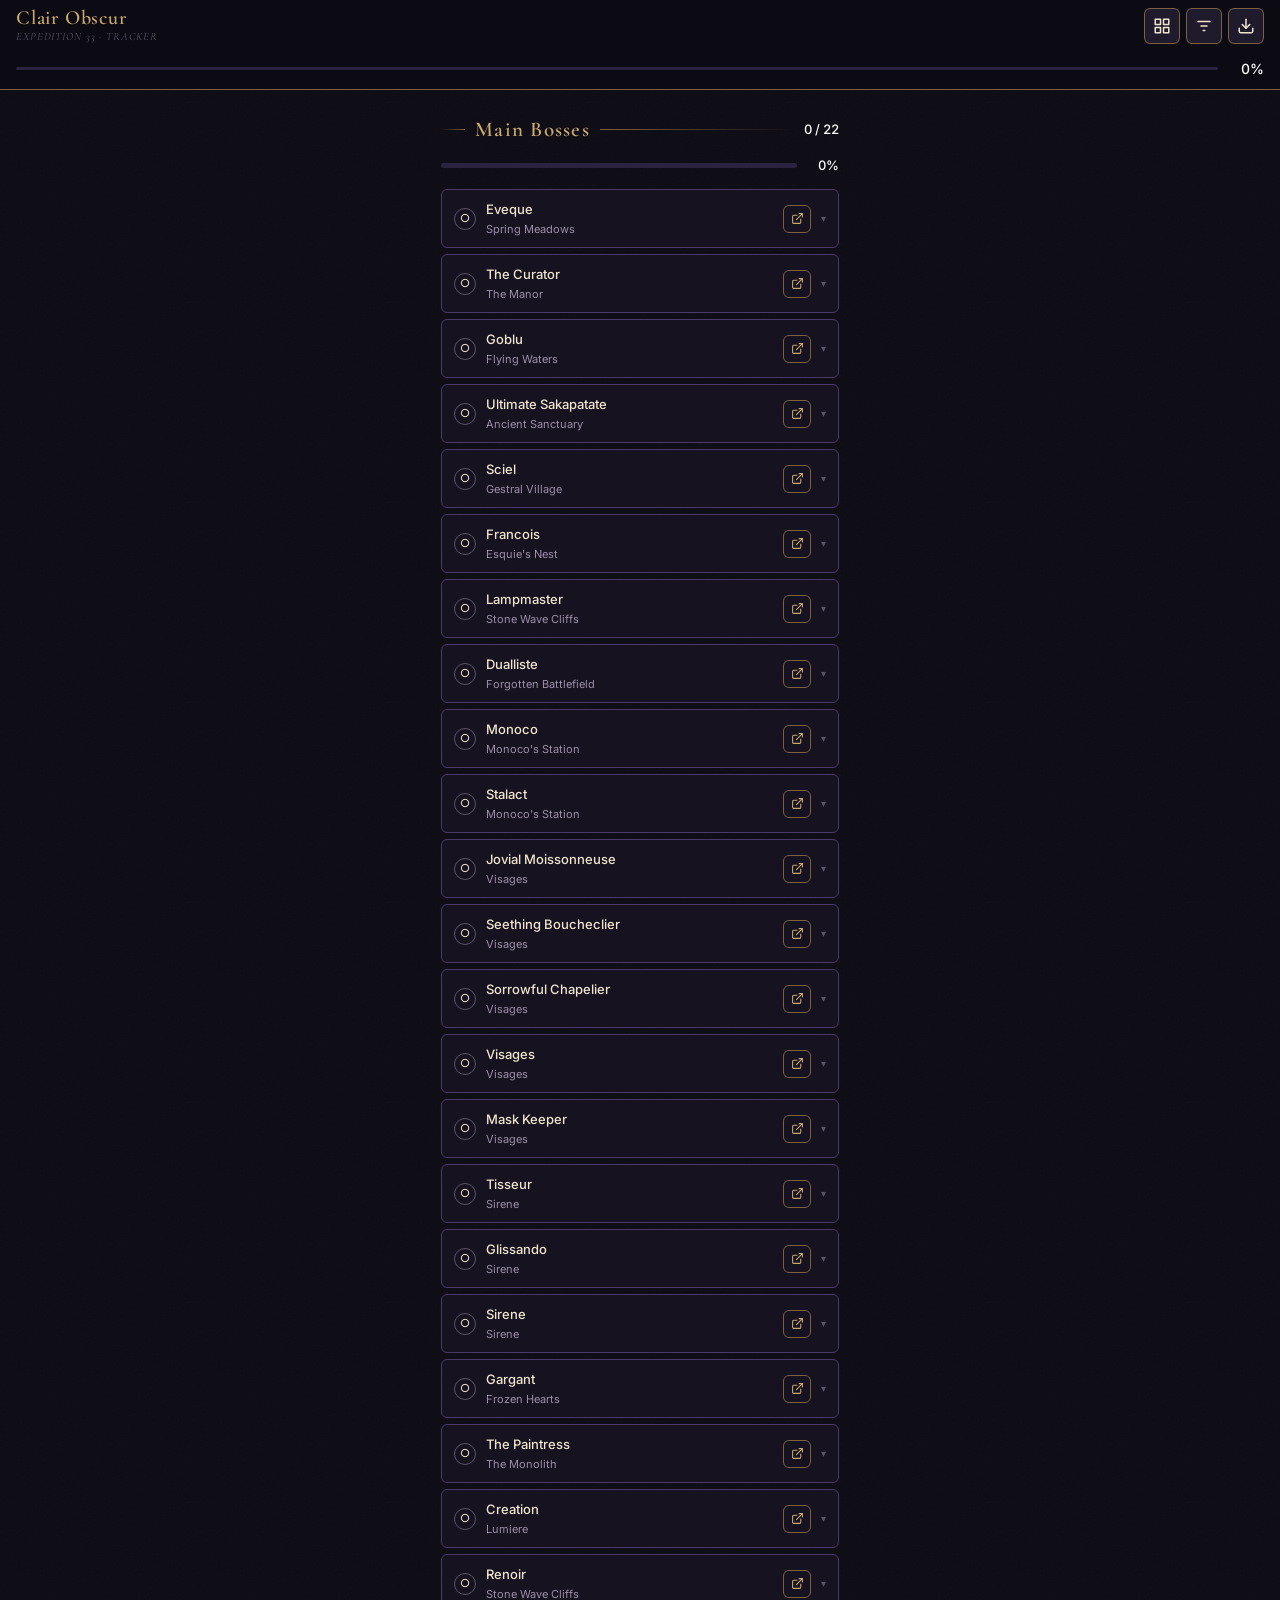
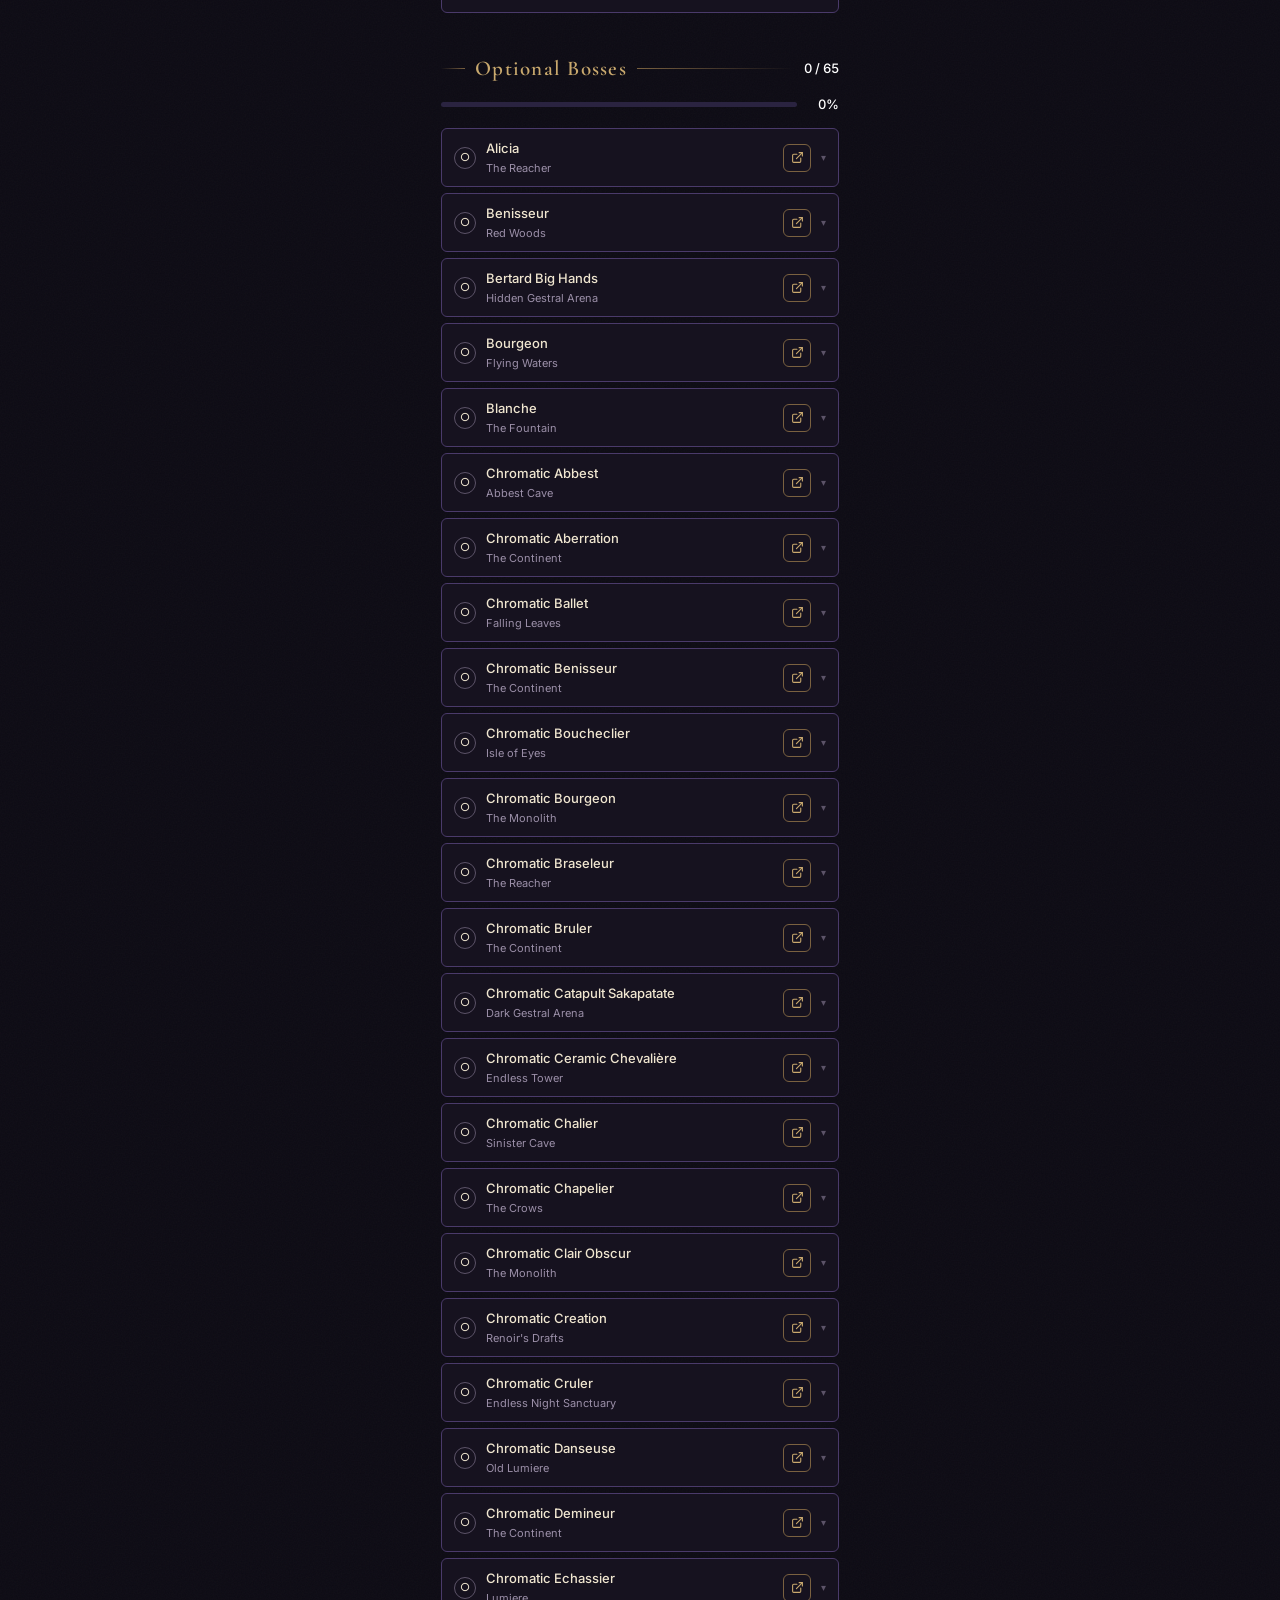
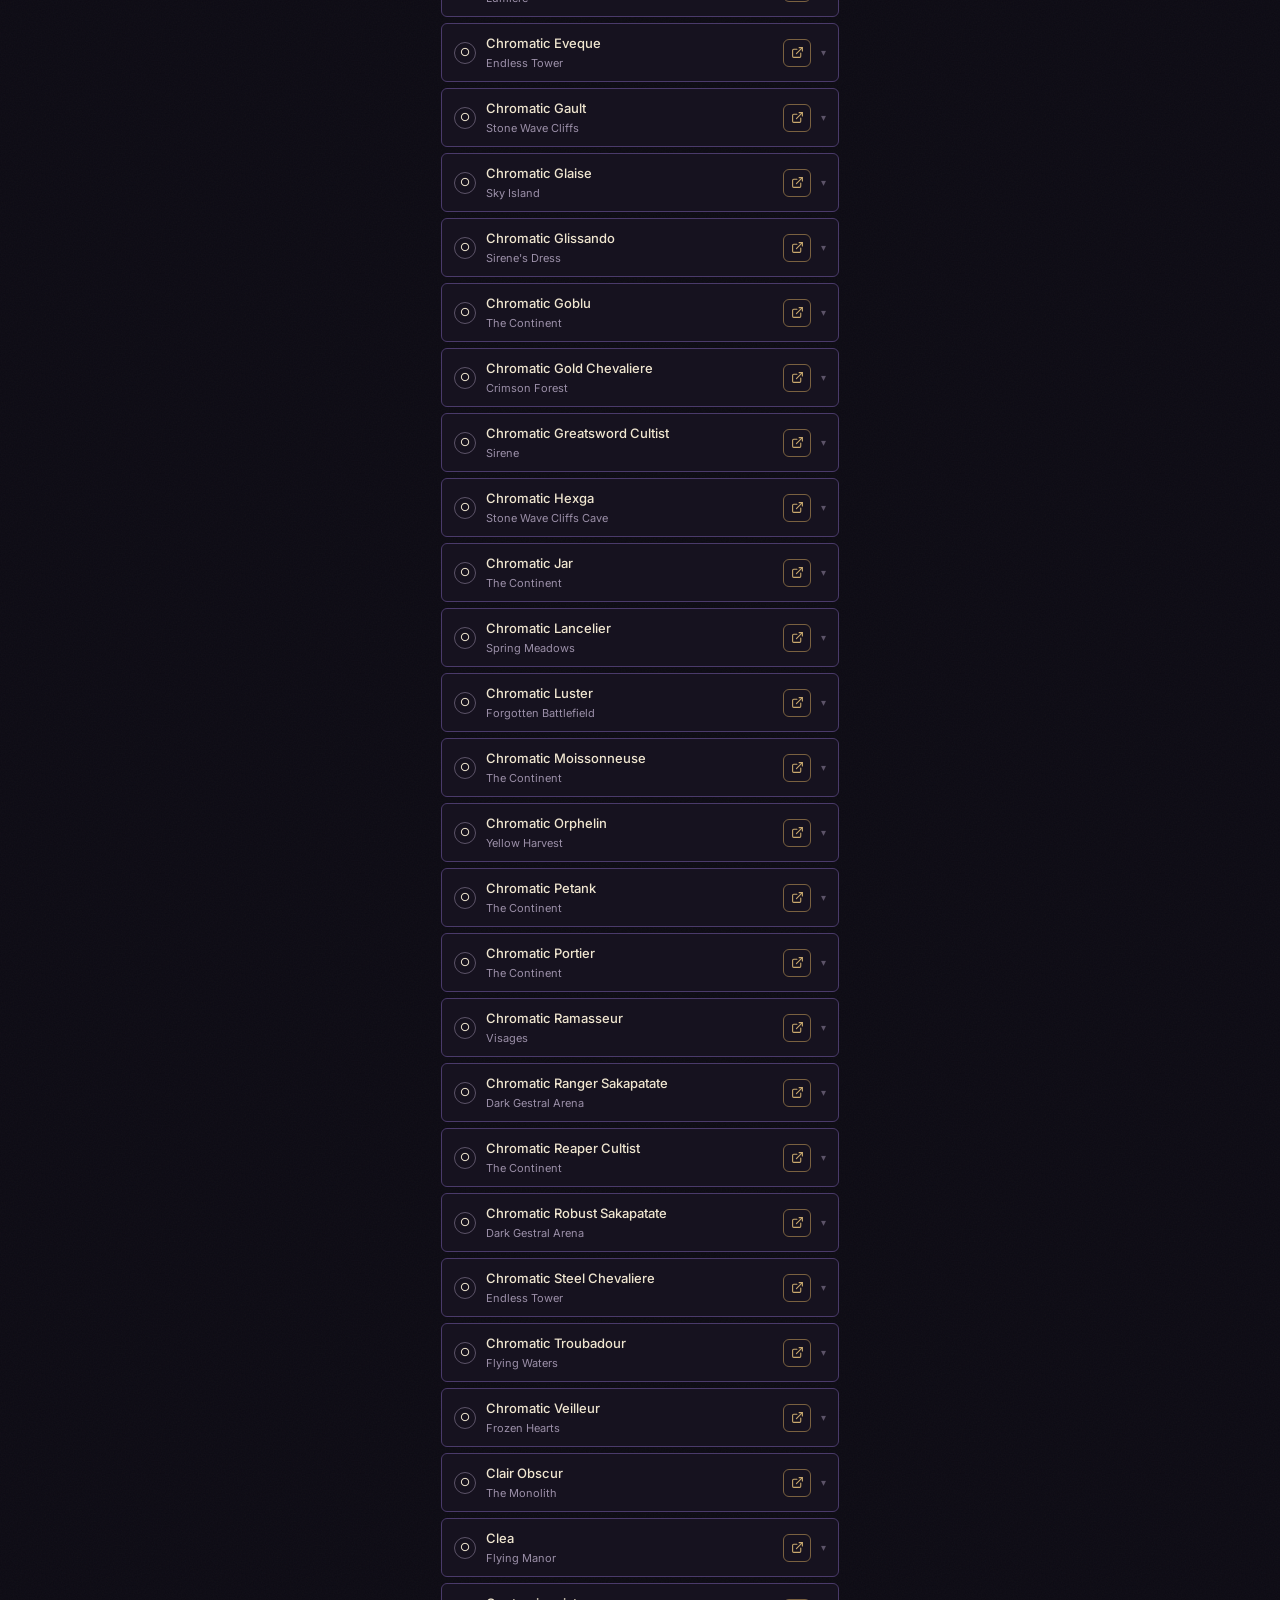
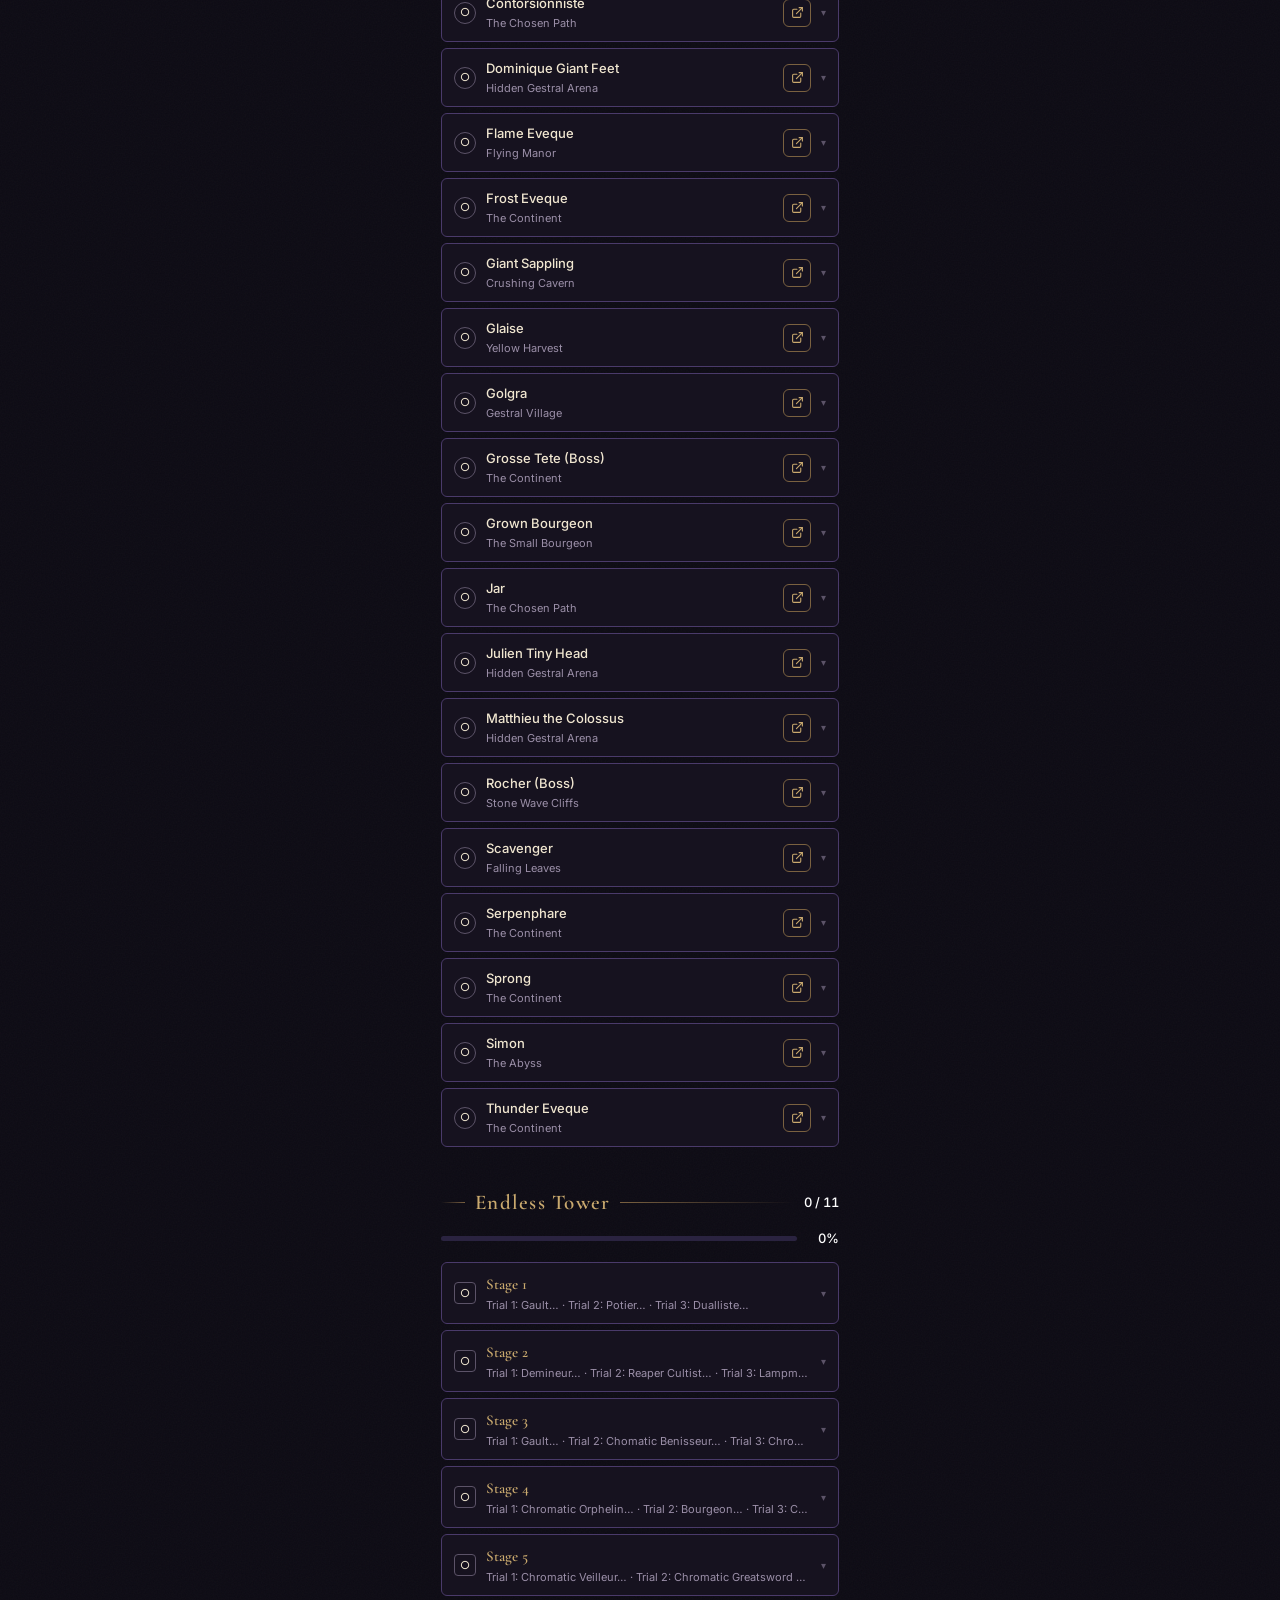
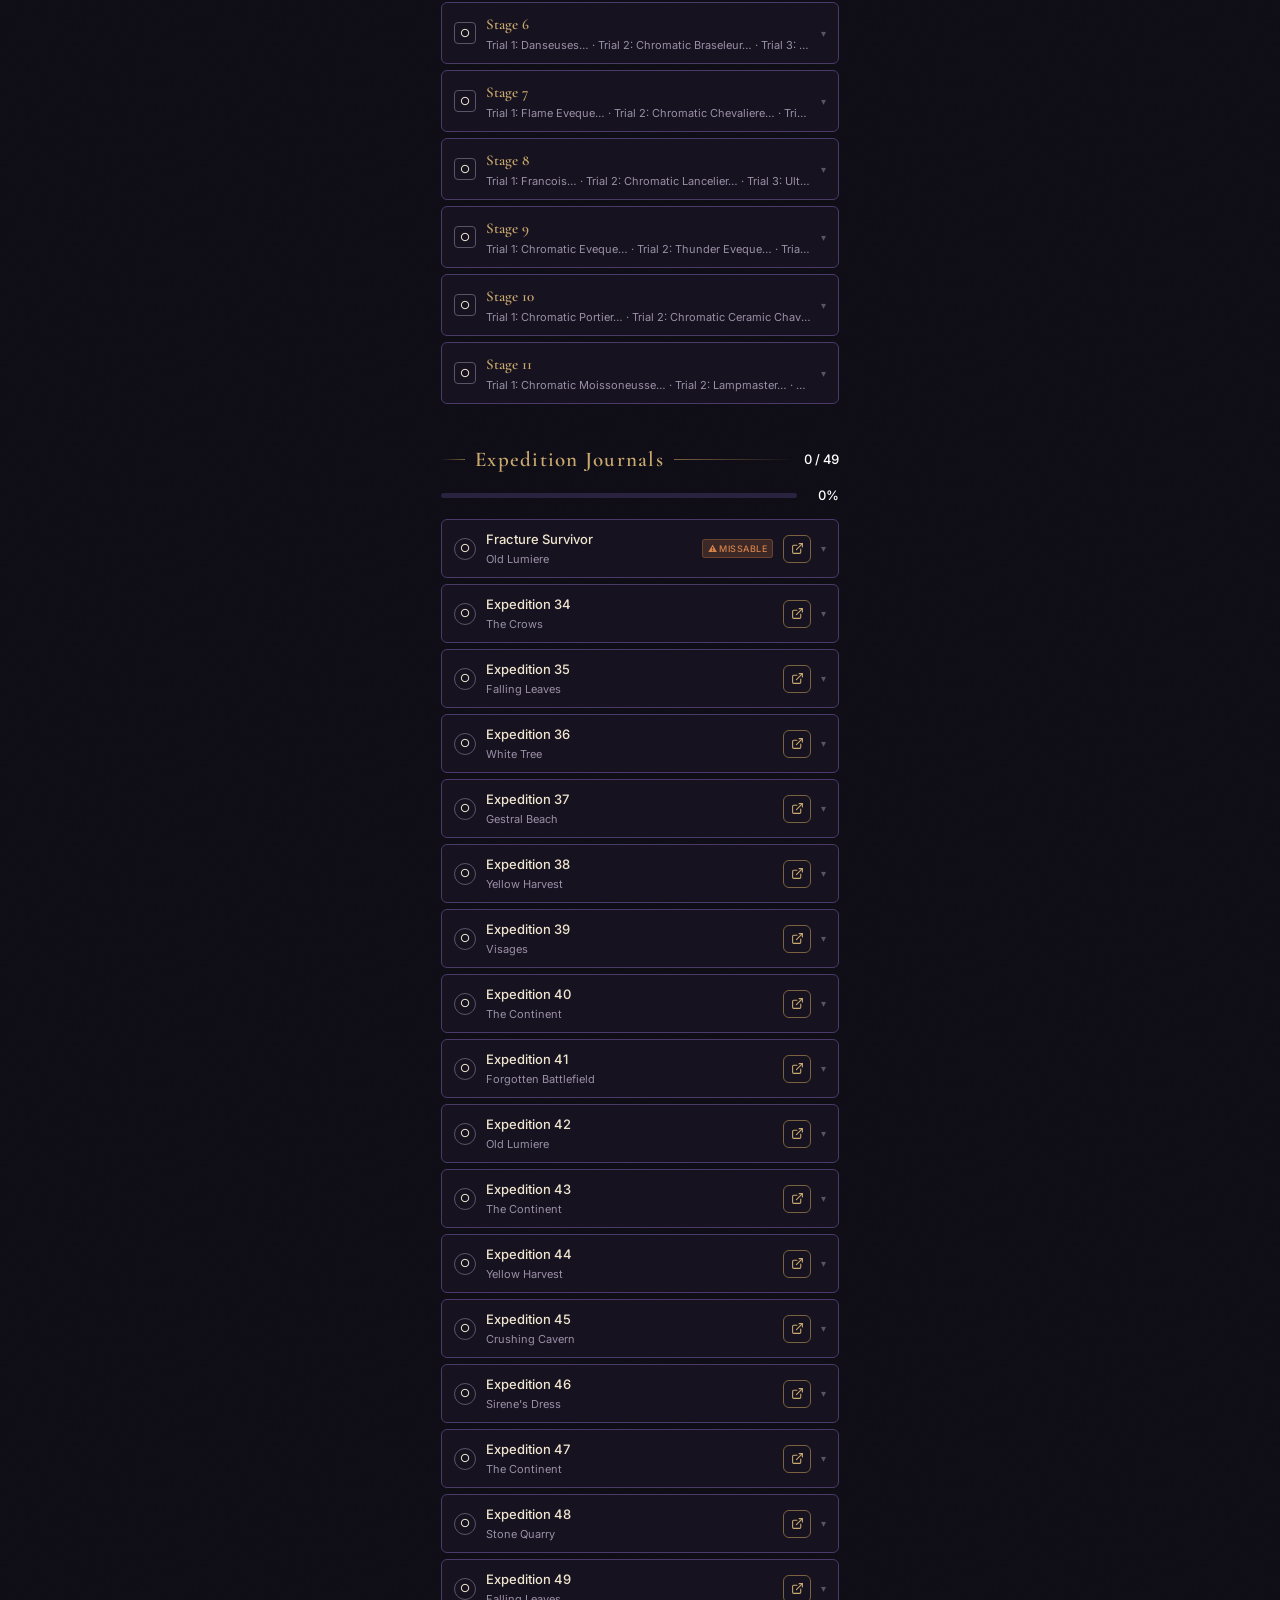
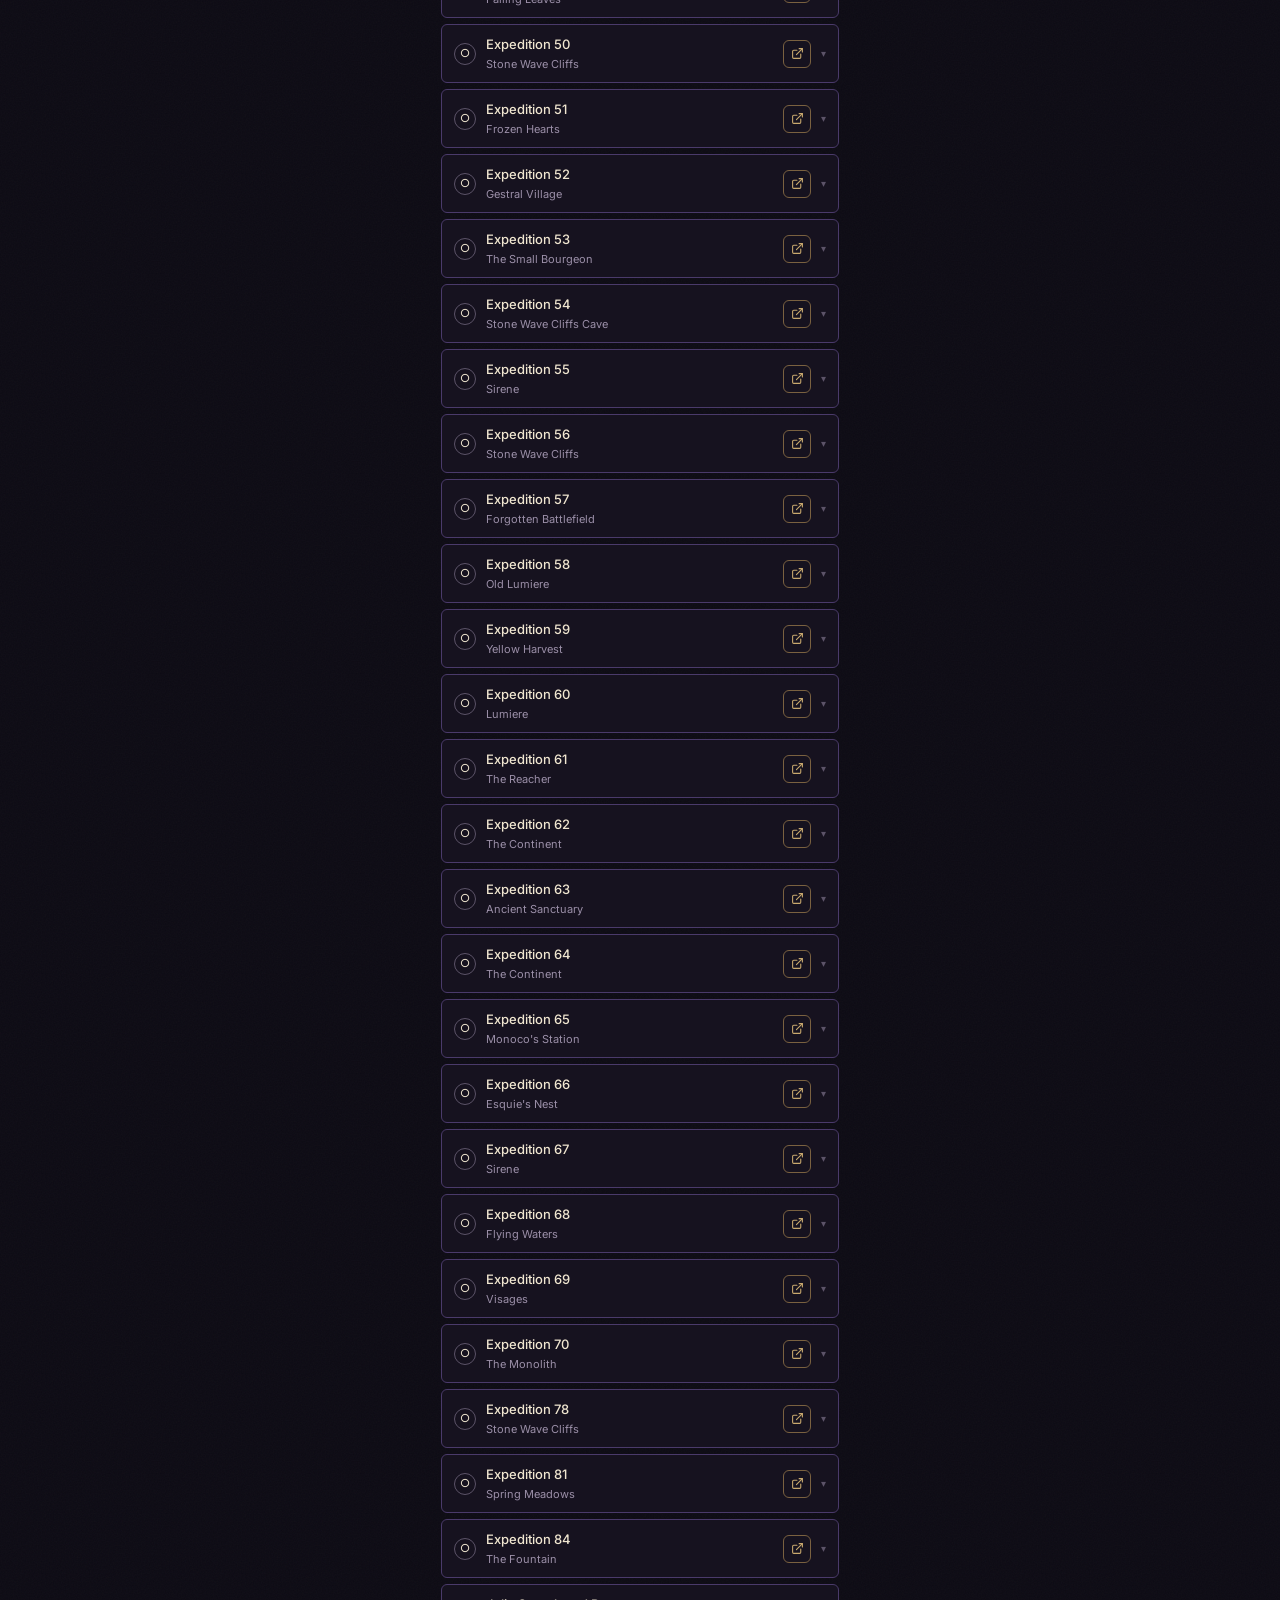
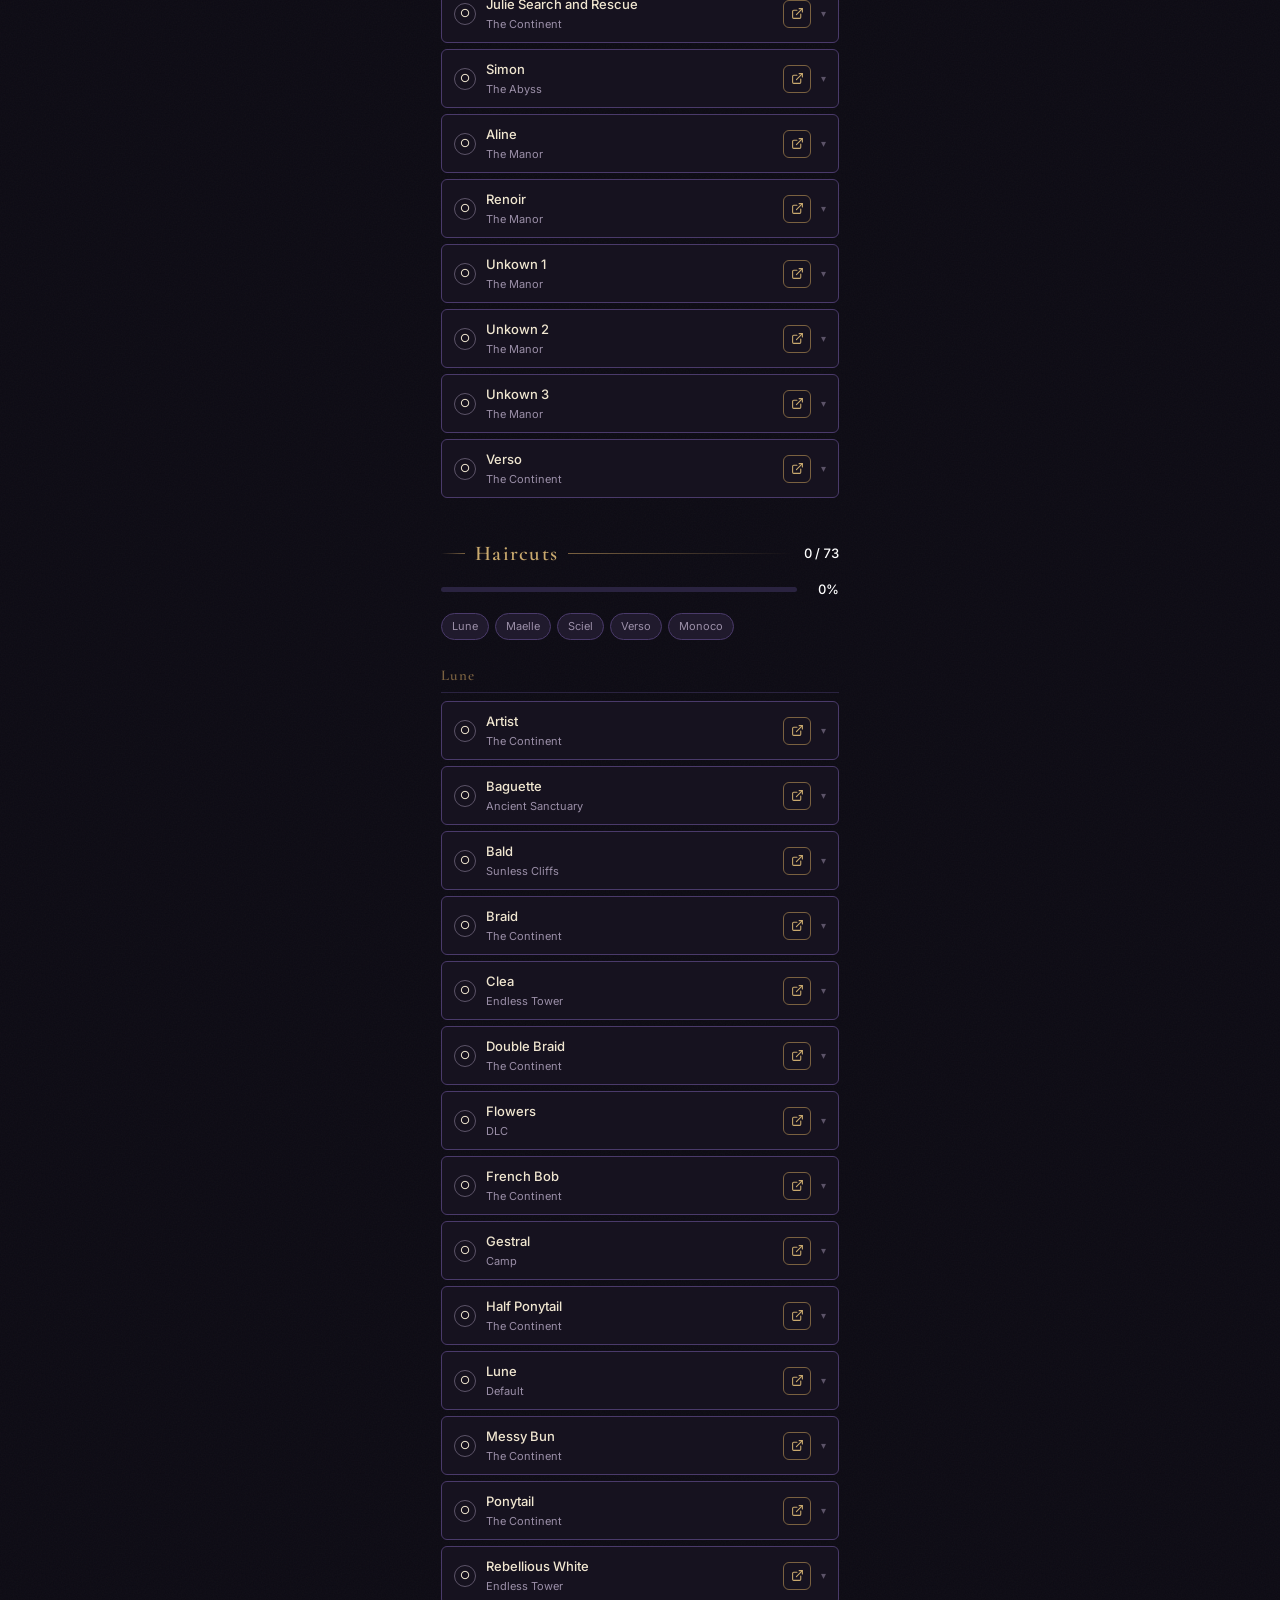
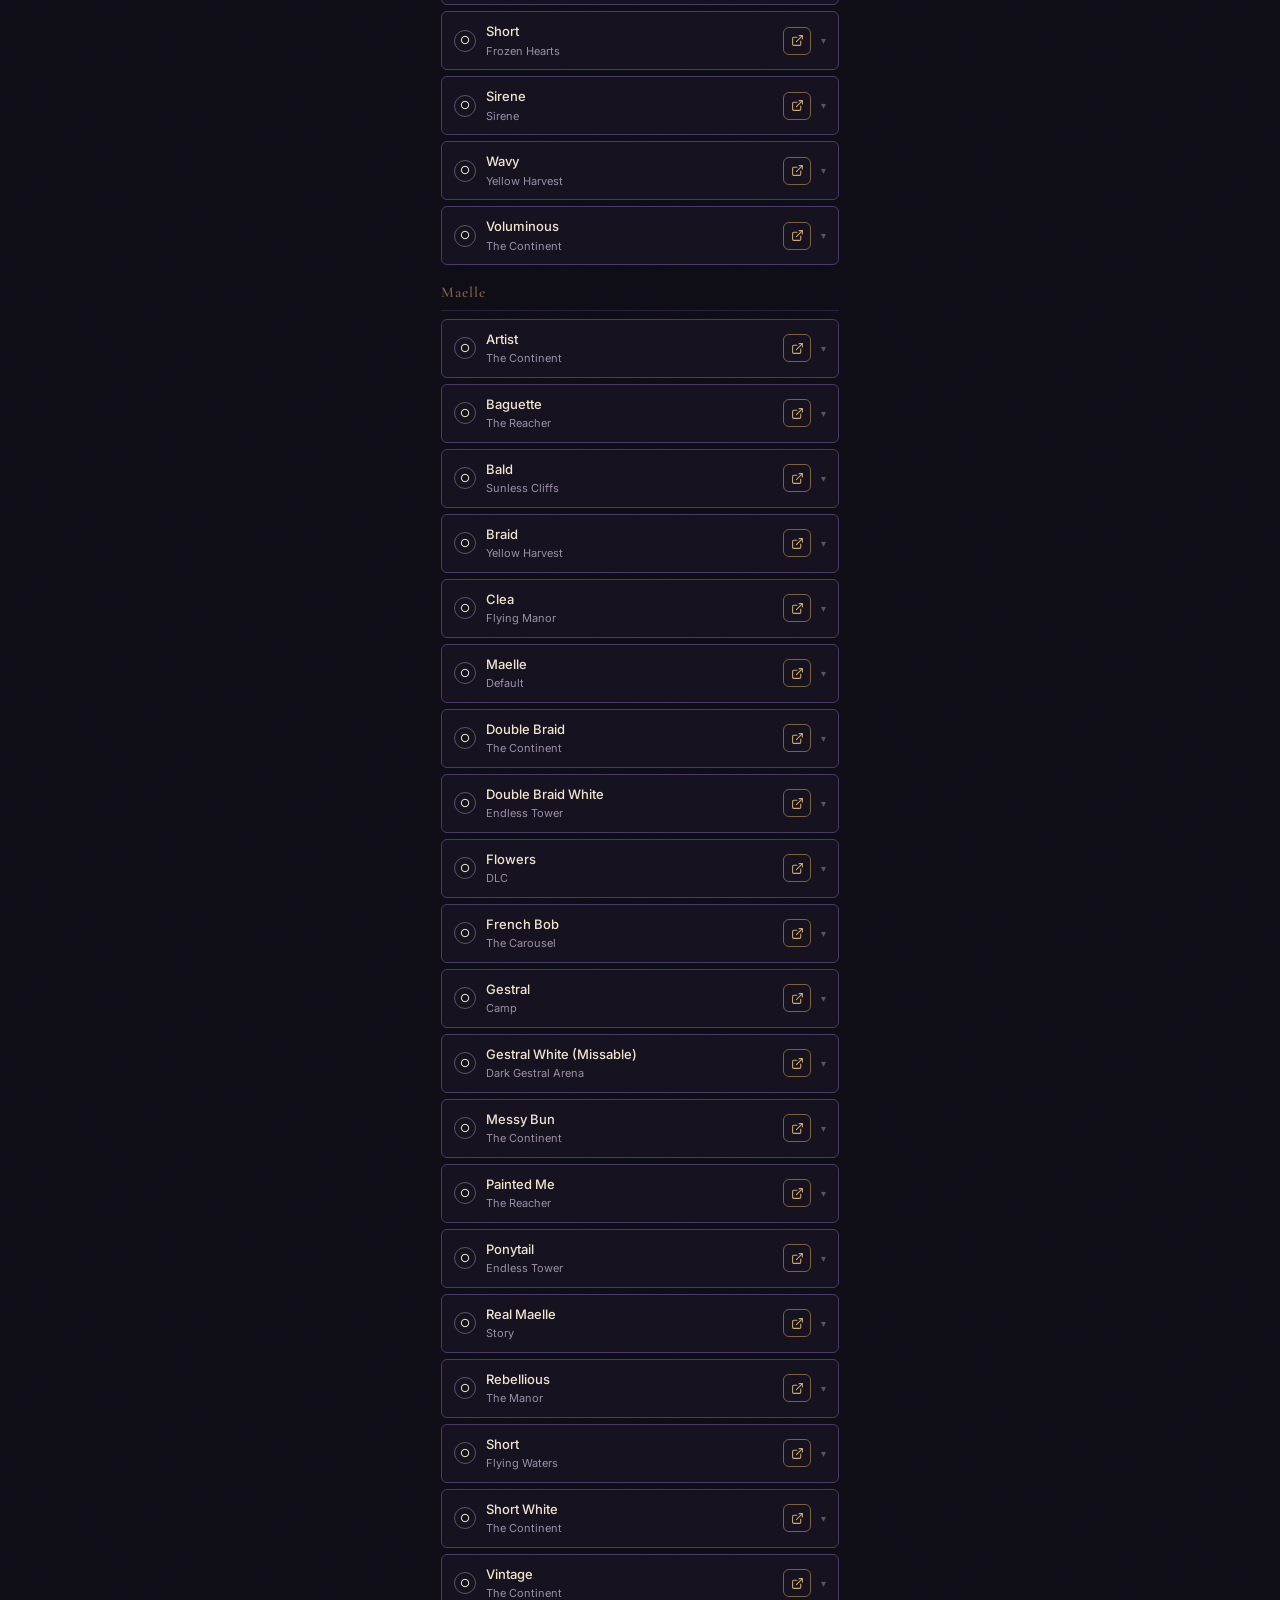
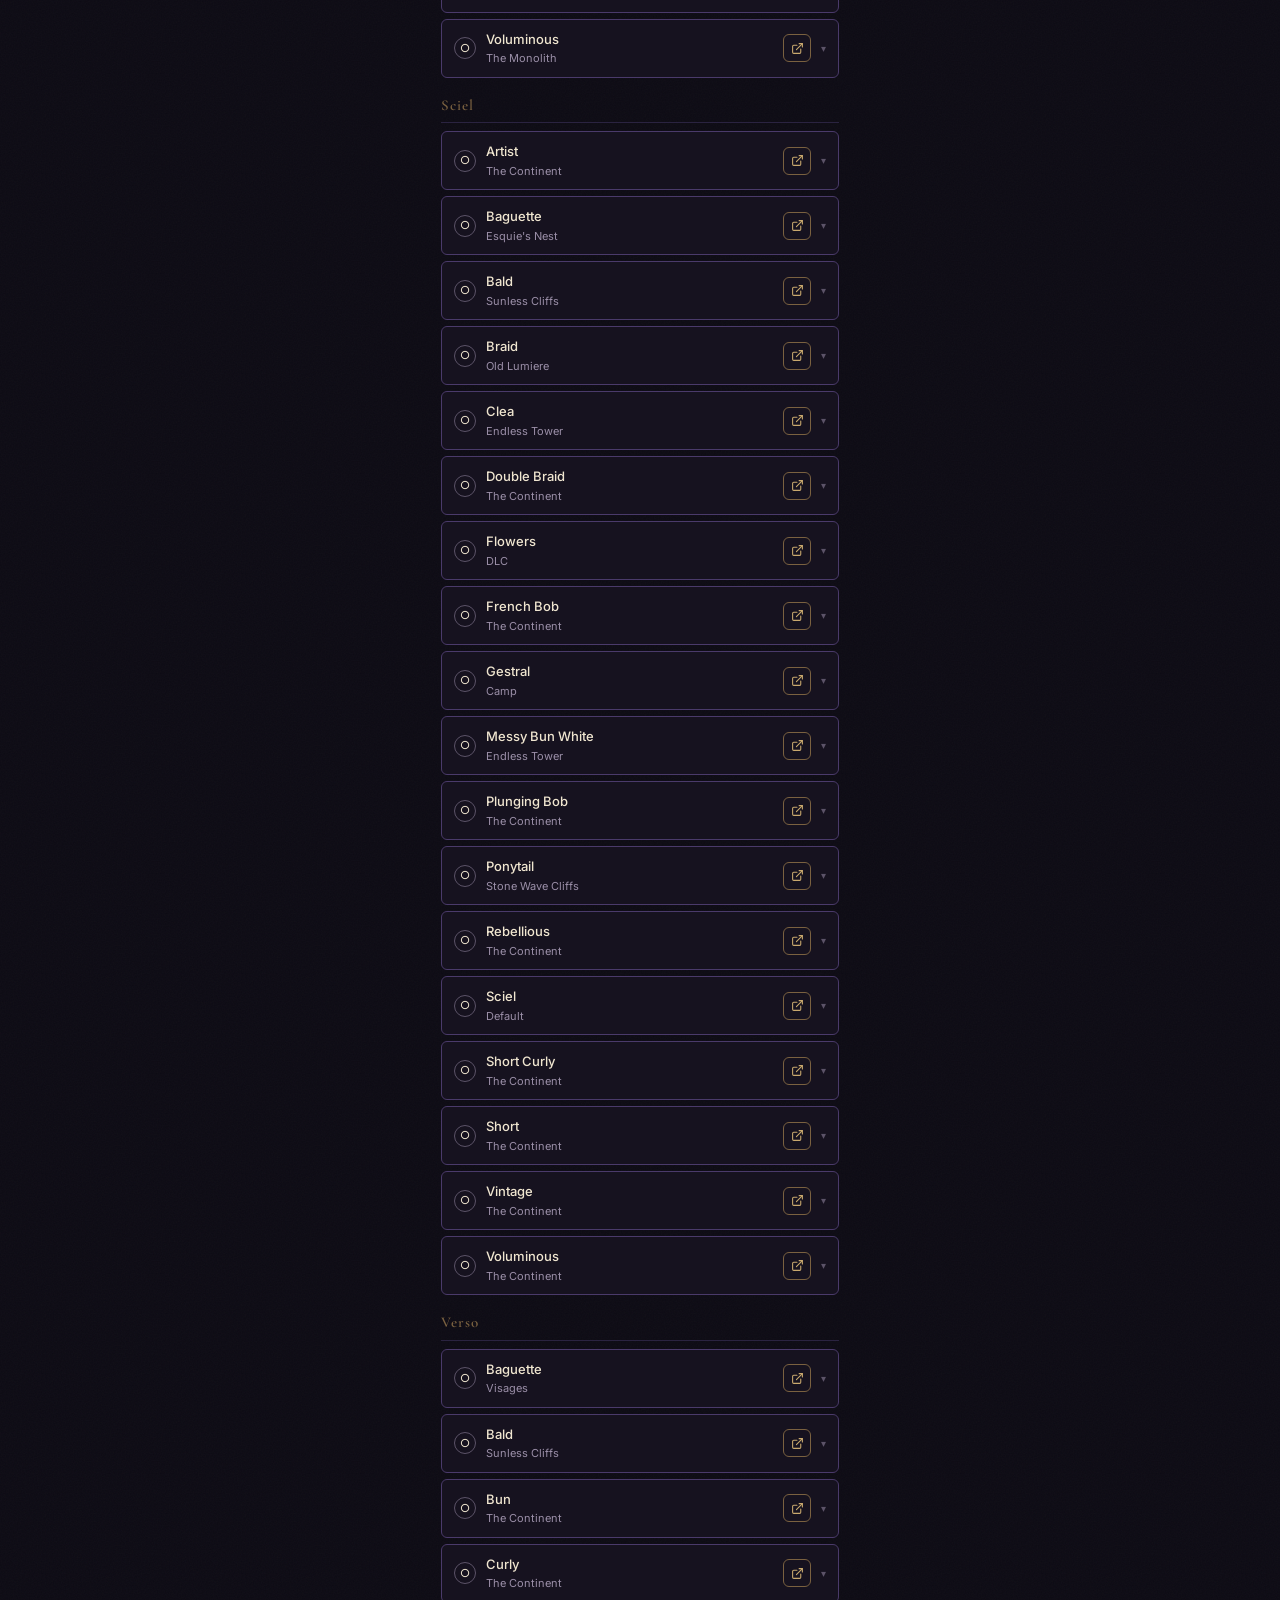
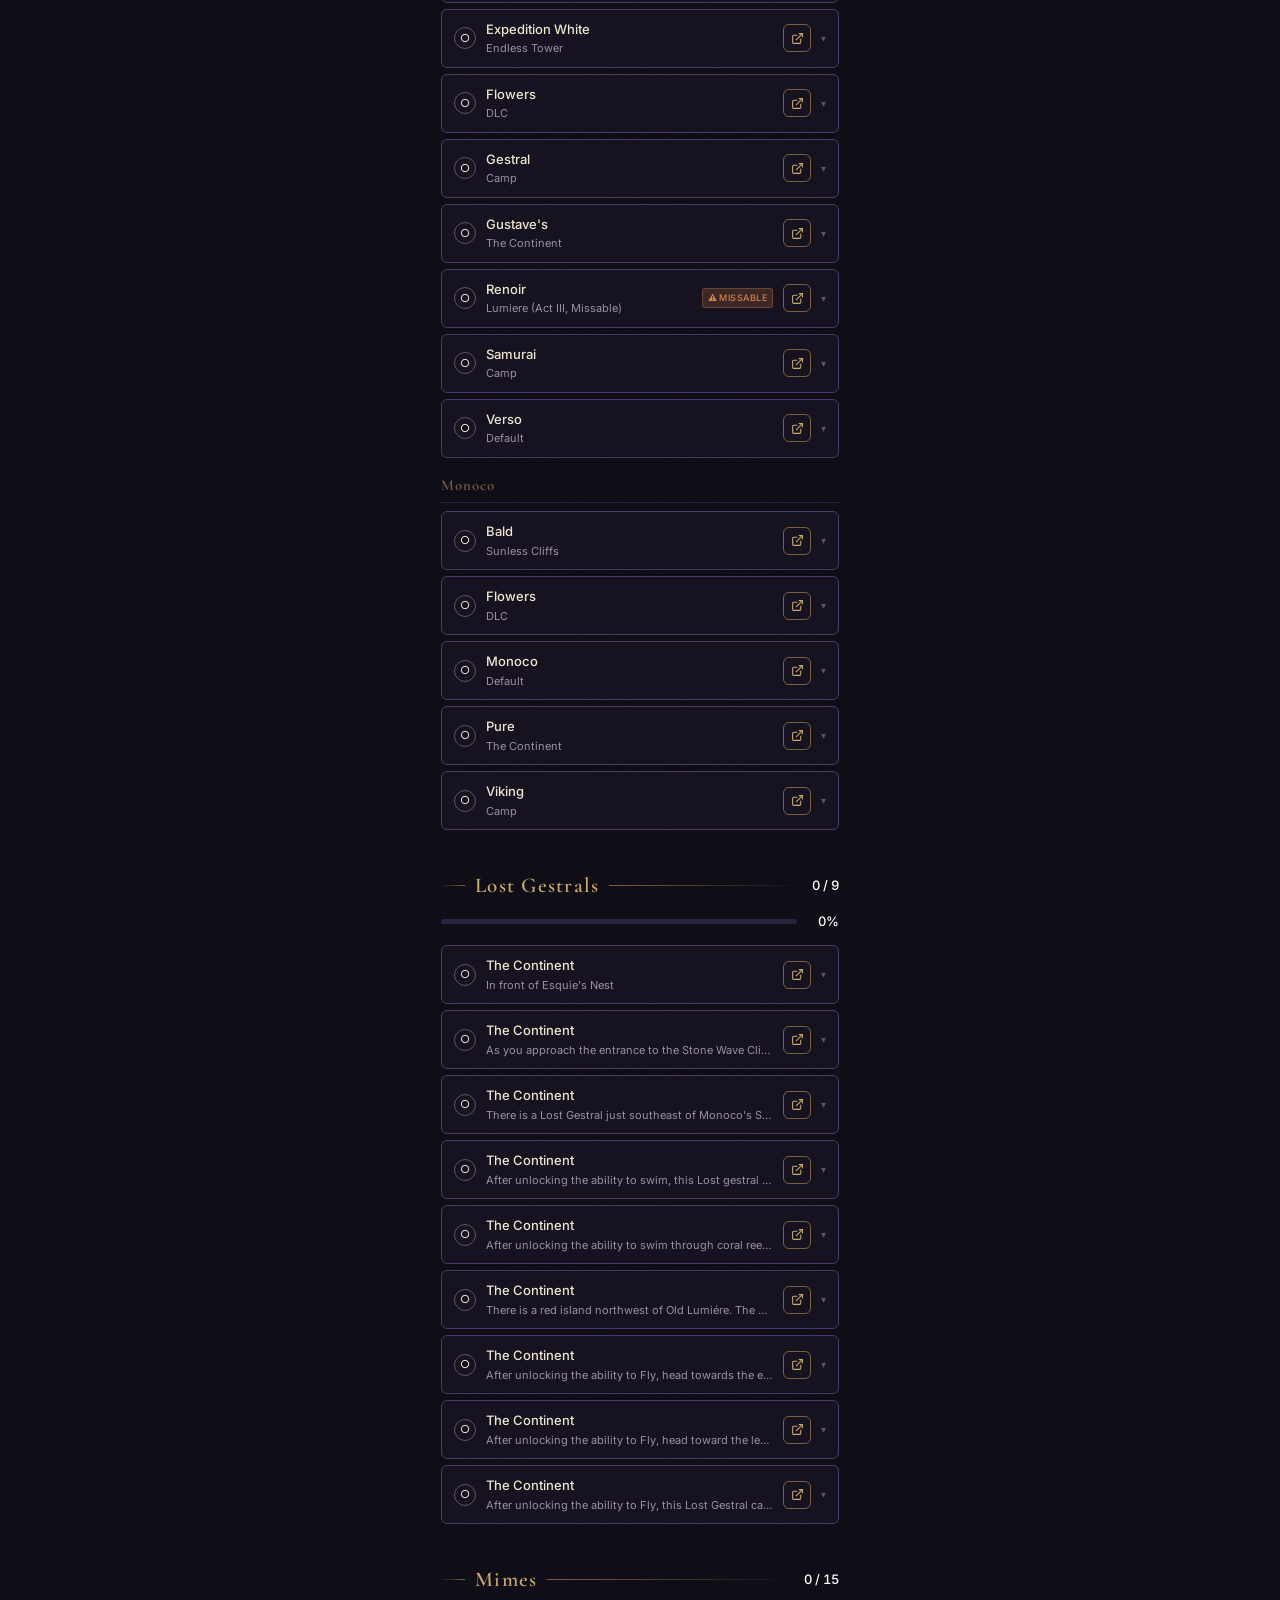
==== index.html @ 2e0fcff6 "Initial build: full app shell, CSS design system, and all 16 data files - index.html + style.css: Da" ====
<!DOCTYPE html>
<html lang="en">
<head>
  <meta charset="UTF-8">
  <meta name="viewport" content="width=device-width, initial-scale=1.0, viewport-fit=cover">
  <title>Clair Obscur: Expedition 33 — Tracker</title>
  <meta name="description" content="Achievement and collectible tracker for Clair Obscur: Expedition 33">
  <meta name="theme-color" content="#0c0a13">
  <link rel="preconnect" href="https://fonts.googleapis.com">
  <link rel="preconnect" href="https://fonts.gstatic.com" crossorigin>
  <link href="https://fonts.googleapis.com/css2?family=Cormorant+Garamond:ital,wght@0,400;0,600;1,400&family=Inter:wght@300;400;500&display=swap" rel="stylesheet">
  <link rel="stylesheet" href="style.css">
</head>
<body>

<!-- ── HEADER ──────────────────────────────────────────────── -->
<header class="header" id="header">
  <div class="header-top">
    <div>
      <div class="app-title">Clair Obscur</div>
      <div class="app-subtitle">Expedition 33 · Tracker</div>
    </div>
    <div class="header-icons">
      <button class="icon-btn" id="btn-categories" aria-label="Categories">
        <svg viewBox="0 0 24 24" fill="none" stroke="currentColor" stroke-width="2" stroke-linecap="round" stroke-linejoin="round">
          <rect x="3" y="3" width="7" height="7"/><rect x="14" y="3" width="7" height="7"/>
          <rect x="3" y="14" width="7" height="7"/><rect x="14" y="14" width="7" height="7"/>
        </svg>
      </button>
      <button class="icon-btn" id="btn-filter" aria-label="Filter">
        <svg viewBox="0 0 24 24" fill="none" stroke="currentColor" stroke-width="2" stroke-linecap="round" stroke-linejoin="round">
          <line x1="4" y1="6" x2="20" y2="6"/><line x1="8" y1="12" x2="16" y2="12"/><line x1="11" y1="18" x2="13" y2="18"/>
        </svg>
      </button>
      <button class="icon-btn" id="btn-export" aria-label="Export progress">
        <svg viewBox="0 0 24 24" fill="none" stroke="currentColor" stroke-width="2" stroke-linecap="round" stroke-linejoin="round">
          <path d="M21 15v4a2 2 0 0 1-2 2H5a2 2 0 0 1-2-2v-4"/>
          <polyline points="7 10 12 15 17 10"/><line x1="12" y1="15" x2="12" y2="3"/>
        </svg>
      </button>
    </div>
  </div>
  <div class="header-progress">
    <div class="overall-bar-track">
      <div class="overall-bar-fill" id="overall-fill" style="width:0%"></div>
    </div>
    <div class="overall-pct" id="overall-pct">0%</div>
  </div>
</header>

<!-- ── FILTER PANEL ─────────────────────────────────────────── -->
<div class="filter-panel" id="filter-panel">
  <div class="filter-group">
    <div class="filter-label">Status</div>
    <div class="filter-pills">
      <button class="pill active" data-filter="status" data-value="all">All</button>
      <button class="pill" data-filter="status" data-value="remaining">Remaining</button>
      <button class="pill" data-filter="status" data-value="done">Done</button>
    </div>
  </div>
  <div class="filter-group">
    <div class="filter-label">Show</div>
    <div class="filter-pills">
      <button class="pill active" data-filter="missable" data-value="all">All</button>
      <button class="pill" data-filter="missable" data-value="only">⚠ Missable only</button>
    </div>
  </div>
</div>

<!-- ── CATEGORY OVERLAY ──────────────────────────────────────── -->
<div class="overlay" id="overlay" role="dialog" aria-label="Select category">
  <div class="overlay-header">
    <div class="overlay-title">Categories</div>
    <button class="close-btn" id="btn-close-overlay" aria-label="Close">✕</button>
  </div>
  <div class="overlay-list" id="overlay-list">
    <!-- Populated by JS -->
  </div>
</div>

<!-- ── MAIN CONTENT ──────────────────────────────────────────── -->
<main class="main-scroll" id="main-scroll">
  <!-- Populated by JS -->
</main>

<script type="module" src="app.js"></script>
</body>
</html>
---- style.css ----
/* ============================================================
   Clair Obscur: Expedition 33 — Tracker
   Design: Dark Canvas (Option 1)
   ============================================================ */

*, *::before, *::after { box-sizing: border-box; margin: 0; padding: 0; }

/* ── DESIGN TOKENS ─────────────────────────────────────────── */
:root {
  --bg:        #0c0a13;
  --surface:   #16121f;
  --surface-2: #201a2d;
  --surface-3: #2a2340;
  --border:    #4a3a6a;
  --gold:      #c9a96e;
  --gold-dim:  #7a6140;
  --violet:    #7b5ea7;
  --text-1:    #f0e6d0;
  --text-2:    #9b8fa8;
  --text-3:    #5c5368;
  --green:     #5a9e6f;
  --blue:      #5b8db8;
  --amber:     #d4824a;
  --radius:    6px;
  --header-h:  88px; /* header height for scroll offset */
}

/* ── BASE ──────────────────────────────────────────────────── */
html { scroll-behavior: smooth; }

body {
  background-color: var(--bg);
  background-image: url("data:image/svg+xml,%3Csvg xmlns='http://www.w3.org/2000/svg' width='200' height='200'%3E%3Cfilter id='n'%3E%3CfeTurbulence type='fractalNoise' baseFrequency='0.75' numOctaves='4' stitchTiles='stitch'/%3E%3C/filter%3E%3Crect width='200' height='200' filter='url(%23n)' opacity='0.03'/%3E%3C/svg%3E");
  color: var(--text-1);
  font-family: 'Inter', sans-serif;
  font-size: 14px;
  line-height: 1.5;
  min-height: 100vh;
  -webkit-font-smoothing: antialiased;
}

/* ── HEADER ────────────────────────────────────────────────── */
.header {
  position: sticky;
  top: 0;
  z-index: 200;
  background: linear-gradient(180deg, #0c0a13 0%, rgba(12,10,19,0.97) 100%);
  border-bottom: 1px solid var(--gold-dim);
  padding: 0 16px;
}

.header-top {
  display: flex;
  align-items: center;
  justify-content: space-between;
  height: 52px;
}

.app-title {
  font-family: 'Cormorant Garamond', serif;
  font-size: 20px;
  font-weight: 600;
  letter-spacing: 0.04em;
  color: var(--gold);
  line-height: 1.1;
}

.app-subtitle {
  font-family: 'Cormorant Garamond', serif;
  font-size: 11px;
  font-style: italic;
  color: var(--text-3);
  letter-spacing: 0.08em;
  text-transform: uppercase;
}

.header-icons {
  display: flex;
  gap: 6px;
}

.icon-btn {
  width: 36px;
  height: 36px;
  border-radius: var(--radius);
  border: 1px solid var(--gold-dim);
  background: var(--surface-2);
  color: var(--text-1);
  display: flex;
  align-items: center;
  justify-content: center;
  cursor: pointer;
  flex-shrink: 0;
}

.icon-btn svg { width: 18px; height: 18px; }

.header-progress {
  padding: 6px 0 10px;
  display: flex;
  align-items: center;
  gap: 10px;
}

.overall-bar-track {
  flex: 1;
  height: 3px;
  background: var(--surface-3);
  border-radius: 2px;
  overflow: hidden;
}

.overall-bar-fill {
  height: 100%;
  background: linear-gradient(90deg, var(--violet), var(--gold));
  border-radius: 2px;
  transition: width 0.3s ease;
}

.overall-pct {
  font-size: 14px;
  font-weight: 500;
  color: #fff;
  font-variant-numeric: tabular-nums;
  min-width: 36px;
  text-align: right;
}

/* ── FILTER PANEL ──────────────────────────────────────────── */
.filter-panel {
  display: none;
  background: var(--surface-2);
  border-bottom: 1px solid var(--border);
  padding: 12px 16px;
  gap: 14px;
}
.filter-panel.open { display: flex; flex-wrap: wrap; }

.filter-group { display: flex; flex-direction: column; gap: 6px; }
.filter-label { font-size: 10px; color: var(--text-3); text-transform: uppercase; letter-spacing: 0.08em; }
.filter-pills { display: flex; gap: 4px; flex-wrap: wrap; }
.pill {
  padding: 4px 10px;
  border-radius: 20px;
  border: 1px solid var(--border);
  background: transparent;
  color: var(--text-2);
  font-size: 11px;
  font-family: 'Inter', sans-serif;
  cursor: pointer;
}
.pill.active { border-color: var(--gold); color: var(--gold); background: rgba(201,169,110,0.1); }

/* ── CATEGORY OVERLAY ──────────────────────────────────────── */
.overlay {
  display: none;
  position: fixed;
  inset: 0;
  z-index: 300;
  background: rgba(12,10,19,0.96);
  overflow-y: auto;
  -webkit-overflow-scrolling: touch;
}
.overlay.open { display: block; }

.overlay-header {
  display: flex;
  align-items: center;
  justify-content: space-between;
  padding: 16px 16px 12px;
  border-bottom: 1px solid var(--gold-dim);
  position: sticky;
  top: 0;
  background: var(--bg);
}
.overlay-title {
  font-family: 'Cormorant Garamond', serif;
  font-size: 20px;
  font-weight: 600;
  color: var(--gold);
}
.close-btn {
  width: 34px; height: 34px;
  border: 1px solid var(--gold-dim);
  border-radius: var(--radius);
  background: transparent;
  color: var(--gold);
  display: flex; align-items: center; justify-content: center;
  cursor: pointer; font-size: 18px;
}

.overlay-list { padding: 12px 16px 40px; }

.overlay-all-btn {
  display: flex;
  align-items: center;
  justify-content: space-between;
  padding: 12px 14px;
  border-radius: var(--radius);
  border: 1px solid var(--gold-dim);
  background: rgba(201,169,110,0.06);
  cursor: pointer;
  margin-bottom: 16px;
}
.overlay-all-name { font-size: 14px; font-weight: 500; color: var(--gold); }

.cat-row {
  display: flex;
  align-items: center;
  gap: 12px;
  padding: 10px 14px;
  border-radius: var(--radius);
  border: 1px solid var(--border);
  background: var(--surface);
  cursor: pointer;
  margin-bottom: 6px;
}
.cat-row-icon {
  width: 32px; height: 32px;
  border-radius: 6px;
  background: var(--surface-2);
  border: 1px solid var(--border);
  display: flex; align-items: center; justify-content: center;
  flex-shrink: 0;
  color: var(--gold);
}
.cat-row-icon svg { width: 16px; height: 16px; }
.cat-row-info { flex: 1; min-width: 0; }
.cat-row-name { font-size: 13px; font-weight: 500; color: var(--text-1); }
.cat-row-progress { display: flex; align-items: center; gap: 6px; margin-top: 4px; }
.cat-mini-track { flex: 1; height: 2px; background: var(--surface-3); border-radius: 1px; }
.cat-mini-fill { height: 100%; background: linear-gradient(90deg, var(--violet), var(--gold)); border-radius: 1px; }
.cat-row-pct { font-size: 10px; color: #fff; font-variant-numeric: tabular-nums; }

/* ── MAIN SCROLL ───────────────────────────────────────────── */
.main-scroll {
  max-width: 430px;
  margin: 0 auto;
  padding: 24px 16px 80px;
}

/* ── CATEGORY SECTION ──────────────────────────────────────── */
.category-section { margin-bottom: 40px; }

.category-anchor { scroll-margin-top: calc(var(--header-h) + 8px); }

.category-header {
  display: flex;
  align-items: center;
  gap: 10px;
  margin-bottom: 10px;
}
.cat-rule-l { width: 24px; height: 1px; background: linear-gradient(90deg, transparent, var(--gold-dim)); }
.cat-rule-r { flex: 1; height: 1px; background: linear-gradient(90deg, var(--gold-dim), transparent); }

.cat-title {
  font-family: 'Cormorant Garamond', serif;
  font-size: 21px;
  font-weight: 600;
  letter-spacing: 0.06em;
  color: var(--gold);
  white-space: nowrap;
}

.cat-count {
  font-size: 13px;
  font-weight: 500;
  color: #fff;
  font-variant-numeric: tabular-nums;
  white-space: nowrap;
}

.progress-row {
  display: flex;
  align-items: center;
  gap: 8px;
  margin-bottom: 14px;
}

.progress-track {
  flex: 1;
  height: 5px;
  background: var(--surface-3);
  border-radius: 3px;
  overflow: hidden;
}

.progress-fill {
  height: 100%;
  background: linear-gradient(90deg, var(--violet) 0%, var(--gold) 100%);
  border-radius: 3px;
  position: relative;
  transition: width 0.3s ease;
}
.progress-fill::after {
  content: '';
  position: absolute;
  inset: 0;
  background: linear-gradient(180deg, rgba(255,255,255,0.15) 0%, transparent 60%);
  border-radius: 3px;
}

.progress-pct {
  font-size: 13px;
  font-weight: 500;
  color: #fff;
  min-width: 34px;
  text-align: right;
  font-variant-numeric: tabular-nums;
}

/* ── CHARACTER JUMP LINKS ──────────────────────────────────── */
.char-jumps {
  display: flex;
  gap: 6px;
  flex-wrap: wrap;
  margin-bottom: 14px;
}
.char-jump-btn {
  padding: 4px 10px;
  border-radius: 20px;
  border: 1px solid var(--border);
  background: var(--surface-2);
  color: var(--text-2);
  font-size: 11px;
  font-family: 'Inter', sans-serif;
  cursor: pointer;
  text-decoration: none;
}

.char-subheader {
  font-family: 'Cormorant Garamond', serif;
  font-size: 15px;
  font-weight: 600;
  color: var(--gold-dim);
  letter-spacing: 0.06em;
  padding: 10px 0 6px;
  border-bottom: 1px solid var(--surface-3);
  margin-bottom: 8px;
  scroll-margin-top: calc(var(--header-h) + 8px);
}

/* ── CHARACTER FILTER TABS ─────────────────────────────────── */
.char-filter-tabs {
  display: flex;
  gap: 4px;
  flex-wrap: wrap;
  margin-bottom: 14px;
}
.char-tab {
  padding: 5px 12px;
  border-radius: var(--radius);
  border: 1px solid var(--border);
  background: transparent;
  color: var(--text-2);
  font-size: 12px;
  font-family: 'Inter', sans-serif;
  cursor: pointer;
}
.char-tab.active { border-color: var(--gold); color: var(--gold); background: rgba(201,169,110,0.1); }

/* ── CHECKLIST ITEMS ───────────────────────────────────────── */
.item {
  background: var(--surface);
  border: 1px solid var(--border);
  border-radius: var(--radius);
  margin-bottom: 6px;
  cursor: pointer;
  overflow: hidden;
}
.item.expanded { border-color: var(--violet); }
.item.completed .item-name { color: var(--text-2); }
.item.hidden { display: none; }

.item-row {
  display: flex;
  align-items: center;
  gap: 10px;
  padding: 10px 12px;
  min-height: 44px;
}

/* Standard toggle (checkbox) */
.toggle {
  width: 22px; height: 22px;
  border-radius: 50%;
  border: 1.5px solid var(--text-3);
  flex-shrink: 0;
  display: flex; align-items: center; justify-content: center;
  font-size: 11px;
  cursor: pointer;
  user-select: none;
}
.toggle.on { border-color: var(--green); background: rgba(90,158,111,0.15); color: var(--green); }

/* Picto 3-state toggle group */
.toggle-group { display: flex; gap: 4px; flex-shrink: 0; }

.toggle-p {
  width: 22px; height: 22px;
  border-radius: 50%;
  border: 1.5px solid var(--text-3);
  flex-shrink: 0;
  display: flex; align-items: center; justify-content: center;
  font-size: 10px;
  cursor: pointer;
  user-select: none;
}
.toggle-p.collected { border-color: var(--green); background: rgba(90,158,111,0.15); color: var(--green); }
.toggle-p.lumina    { border-color: var(--blue);  background: rgba(91,141,184,0.15); color: var(--blue); }

/* Endless Tower stage toggle */
.stage-toggle {
  width: 22px; height: 22px;
  border-radius: 4px;
  border: 1.5px solid var(--text-3);
  flex-shrink: 0;
  display: flex; align-items: center; justify-content: center;
  font-size: 11px;
  cursor: pointer;
}
.stage-toggle.on { border-color: var(--green); background: rgba(90,158,111,0.15); color: var(--green); }

.item-info { flex: 1; min-width: 0; }

.item-name {
  font-size: 13px;
  font-weight: 500;
  color: var(--text-1);
  white-space: nowrap;
  overflow: hidden;
  text-overflow: ellipsis;
}

.item-sub {
  font-size: 11px;
  color: var(--text-2);
  white-space: nowrap;
  overflow: hidden;
  text-overflow: ellipsis;
  margin-top: 1px;
}

.item-badges {
  display: flex;
  gap: 4px;
  flex-shrink: 0;
  align-items: center;
}

.badge {
  font-size: 9px;
  font-weight: 500;
  letter-spacing: 0.05em;
  padding: 2px 5px;
  border-radius: 3px;
  text-transform: uppercase;
  white-space: nowrap;
}
.badge-warn { background: rgba(212,130,74,0.2); color: var(--amber); border: 1px solid rgba(212,130,74,0.3); }

.btn-ign-sm {
  width: 28px; height: 28px;
  border-radius: var(--radius);
  border: 1px solid var(--gold-dim);
  background: transparent;
  color: var(--gold);
  display: flex; align-items: center; justify-content: center;
  flex-shrink: 0;
  cursor: pointer;
  text-decoration: none;
}
.btn-ign-sm svg { width: 13px; height: 13px; }

.expand-arrow {
  font-size: 10px;
  color: var(--text-3);
  flex-shrink: 0;
  transition: transform 0.2s;
  pointer-events: none;
}
.item.expanded .expand-arrow { transform: rotate(180deg); }

/* ── EXPANDED CARD ─────────────────────────────────────────── */
.item-detail {
  display: none;
  padding: 0 12px 14px;
  border-top: 1px solid var(--surface-3);
}
.item.expanded .item-detail { display: block; }

.detail-sep { height: 1px; background: var(--surface-3); margin: 10px 0; }

.detail-grid { display: grid; grid-template-columns: 1fr 1fr; gap: 10px; margin-top: 10px; }

.detail-label {
  font-size: 10px;
  color: var(--text-3);
  text-transform: uppercase;
  letter-spacing: 0.08em;
  margin-bottom: 3px;
}

.detail-value { font-size: 13px; color: var(--text-2); line-height: 1.5; }
.detail-value.hi { color: var(--text-1); }

.rewards-row { margin-top: 10px; display: flex; flex-wrap: wrap; gap: 4px; }

.reward-chip {
  display: inline-flex;
  align-items: center;
  gap: 5px;
  background: var(--surface-2);
  border: 1px solid var(--surface-3);
  border-radius: 4px;
  padding: 3px 8px;
  font-size: 11px;
  color: var(--text-2);
}
.rdot { width: 6px; height: 6px; border-radius: 50%; flex-shrink: 0; }
.rdot.done { background: var(--green); }
.rdot.todo { background: var(--text-3); }

.miss-block {
  background: rgba(212,130,74,0.08);
  border: 1px solid rgba(212,130,74,0.25);
  border-radius: 4px;
  padding: 6px 10px;
  font-size: 11px;
  color: var(--amber);
  margin-top: 10px;
}

.btn-ign {
  display: inline-flex;
  align-items: center;
  gap: 6px;
  margin-top: 12px;
  padding: 7px 14px;
  border-radius: var(--radius);
  border: 1px solid var(--gold);
  background: rgba(201,169,110,0.08);
  color: var(--gold);
  font-size: 12px;
  font-family: 'Inter', sans-serif;
  cursor: pointer;
  text-decoration: none;
  font-weight: 500;
}
.btn-ign svg { width: 12px; height: 12px; }

/* ── ENDLESS TOWER SPECIFICS ───────────────────────────────── */
.stage-row .item-name { font-size: 12px; font-weight: 400; color: var(--text-2); }
.stage-num {
  font-family: 'Cormorant Garamond', serif;
  font-size: 15px;
  font-weight: 600;
  color: var(--gold);
  min-width: 58px;
}

/* ── EMPTY STATE ───────────────────────────────────────────── */
.empty-state {
  text-align: center;
  padding: 40px 20px;
  color: var(--text-3);
  font-size: 13px;
}
.empty-state button {
  margin-top: 12px;
  padding: 6px 16px;
  border-radius: var(--radius);
  border: 1px solid var(--border);
  background: transparent;
  color: var(--text-2);
  font-size: 12px;
  font-family: 'Inter', sans-serif;
  cursor: pointer;
}

/* ── SCROLLBAR ─────────────────────────────────────────────── */
::-webkit-scrollbar { width: 4px; }
::-webkit-scrollbar-track { background: transparent; }
::-webkit-scrollbar-thumb { background: var(--surface-3); border-radius: 2px; }

/* ── UTILITY ───────────────────────────────────────────────── */
.visually-hidden { position: absolute; width: 1px; height: 1px; clip: rect(0,0,0,0); overflow: hidden; }
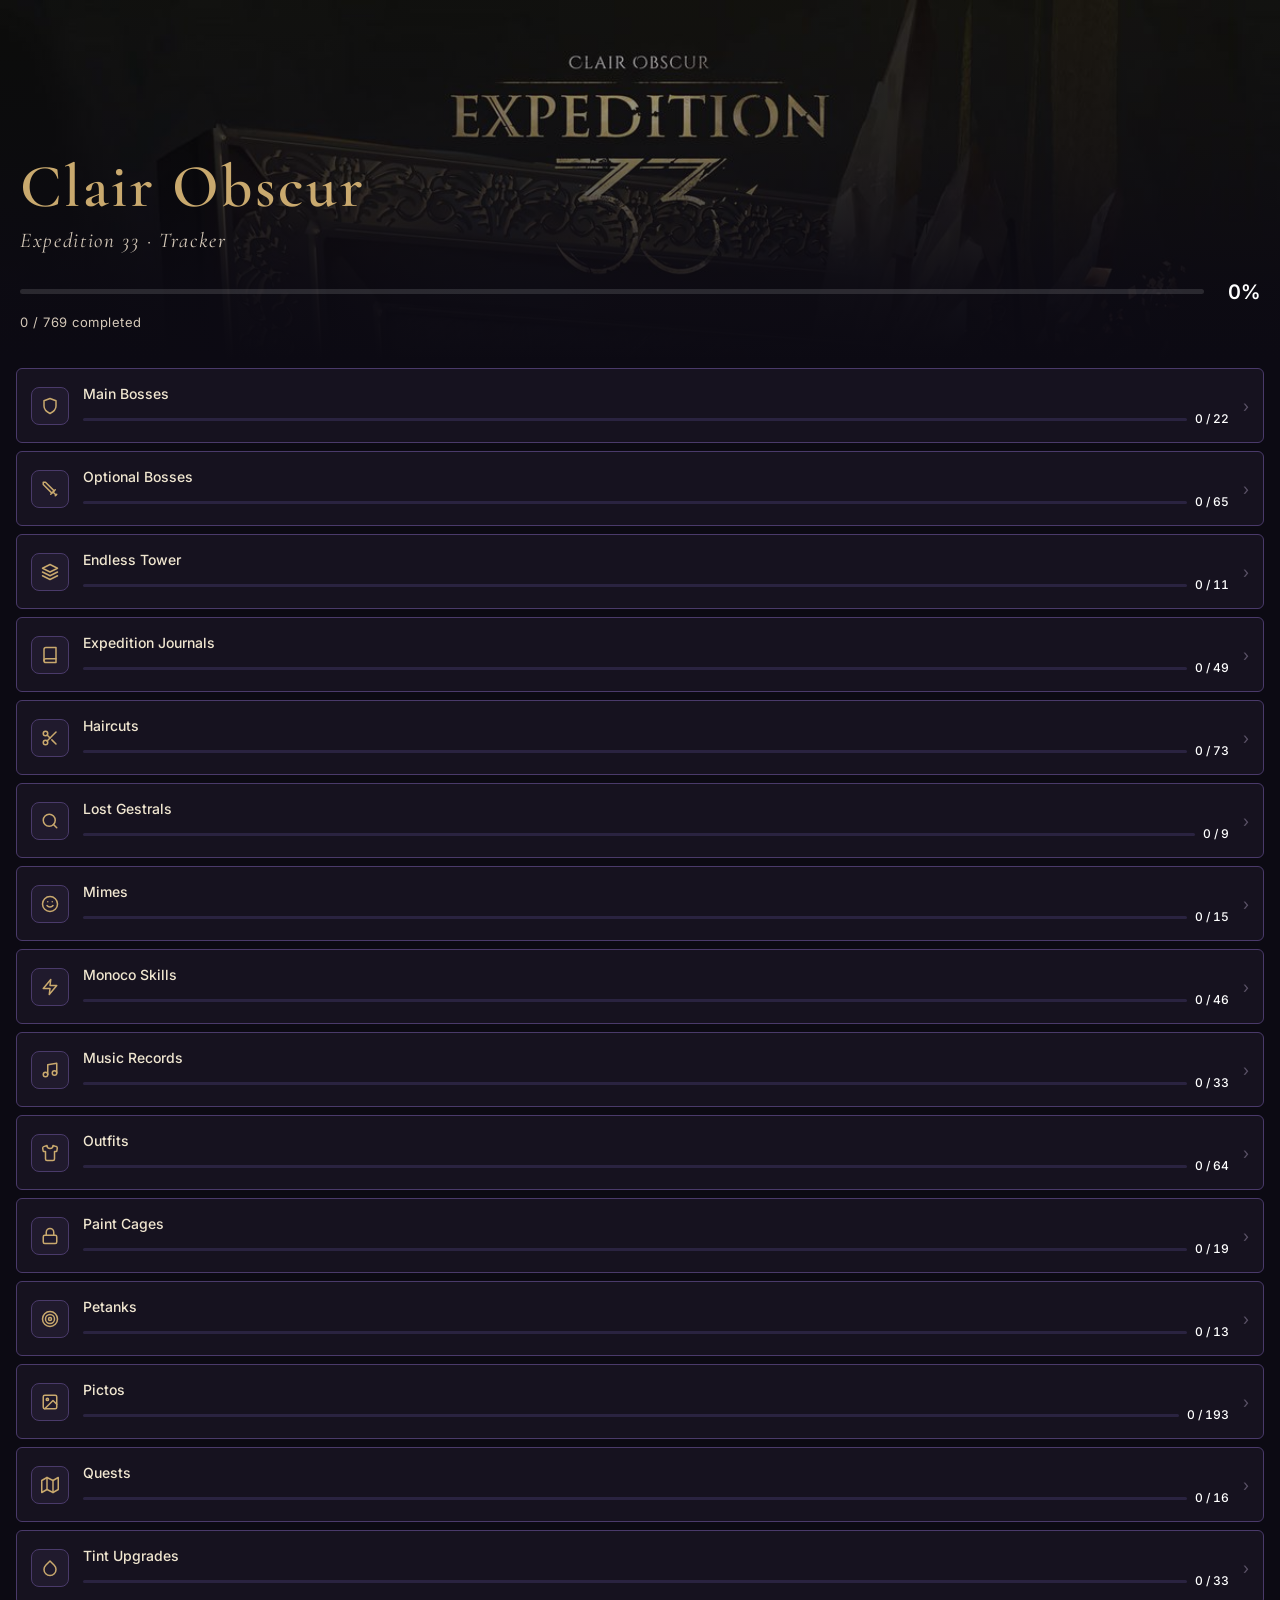
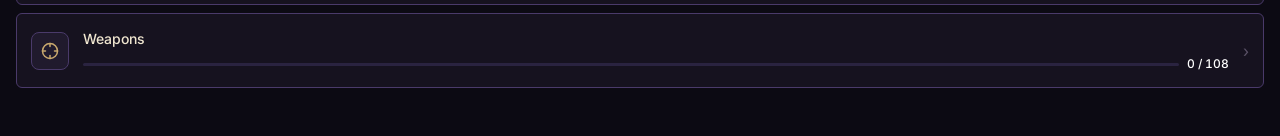
==== commit 8018ed1a: "Layout redesign: home + category pages, per-category backgrounds - New two-view SPA: home page (cate" ====
--- a/index.html
+++ b/index.html
@@ -4,85 +4,92 @@
   <meta charset="UTF-8">
   <meta name="viewport" content="width=device-width, initial-scale=1.0, viewport-fit=cover">
   <title>Clair Obscur: Expedition 33 — Tracker</title>
-  <meta name="description" content="Achievement and collectible tracker for Clair Obscur: Expedition 33">
   <meta name="theme-color" content="#0c0a13">
   <link rel="preconnect" href="https://fonts.googleapis.com">
   <link rel="preconnect" href="https://fonts.gstatic.com" crossorigin>
   <link href="https://fonts.googleapis.com/css2?family=Cormorant+Garamond:ital,wght@0,400;0,600;1,400&family=Inter:wght@300;400;500&display=swap" rel="stylesheet">
-  <link rel="stylesheet" href="style.css">
+  <link rel="stylesheet" href="style.css?v=2">
 </head>
 <body>
 
-<!-- ── HEADER ──────────────────────────────────────────────── -->
-<header class="header" id="header">
-  <div class="header-top">
-    <div>
-      <div class="app-title">Clair Obscur</div>
-      <div class="app-subtitle">Expedition 33 · Tracker</div>
+<!-- ── HOME VIEW ─────────────────────────────────────────────── -->
+<div id="view-home" class="view">
+
+  <!-- Hero header with background image -->
+  <div class="home-hero">
+    <div class="home-hero-overlay"></div>
+    <div class="home-hero-content">
+      <div class="home-title">Clair Obscur</div>
+      <div class="home-subtitle">Expedition 33 · Tracker</div>
+      <div class="home-progress-wrap">
+        <div class="home-progress-track">
+          <div class="home-progress-fill" id="home-overall-fill"></div>
+        </div>
+        <div class="home-progress-pct" id="home-overall-pct">0%</div>
+      </div>
+      <div class="home-progress-label" id="home-overall-label">0 / 0 completed</div>
     </div>
-    <div class="header-icons">
-      <button class="icon-btn" id="btn-categories" aria-label="Categories">
-        <svg viewBox="0 0 24 24" fill="none" stroke="currentColor" stroke-width="2" stroke-linecap="round" stroke-linejoin="round">
-          <rect x="3" y="3" width="7" height="7"/><rect x="14" y="3" width="7" height="7"/>
-          <rect x="3" y="14" width="7" height="7"/><rect x="14" y="14" width="7" height="7"/>
-        </svg>
-      </button>
+  </div>
+
+  <!-- Category list -->
+  <div class="home-categories" id="home-categories">
+    <!-- Populated by JS -->
+  </div>
+
+</div>
+
+<!-- ── CATEGORY VIEW ──────────────────────────────────────────── -->
+<div id="view-category" class="view hidden">
+
+  <!-- Compact header -->
+  <header class="cat-header" id="cat-header">
+    <button class="cat-back-btn" id="btn-back" aria-label="Back to categories">
+      <svg viewBox="0 0 24 24" fill="none" stroke="currentColor" stroke-width="2.5" stroke-linecap="round" stroke-linejoin="round">
+        <polyline points="15 18 9 12 15 6"/>
+      </svg>
+    </button>
+    <div class="cat-header-title" id="cat-header-title">Category</div>
+    <div class="cat-header-actions">
       <button class="icon-btn" id="btn-filter" aria-label="Filter">
         <svg viewBox="0 0 24 24" fill="none" stroke="currentColor" stroke-width="2" stroke-linecap="round" stroke-linejoin="round">
           <line x1="4" y1="6" x2="20" y2="6"/><line x1="8" y1="12" x2="16" y2="12"/><line x1="11" y1="18" x2="13" y2="18"/>
         </svg>
       </button>
-      <button class="icon-btn" id="btn-export" aria-label="Export progress">
+      <button class="icon-btn" id="btn-export" aria-label="Export">
         <svg viewBox="0 0 24 24" fill="none" stroke="currentColor" stroke-width="2" stroke-linecap="round" stroke-linejoin="round">
           <path d="M21 15v4a2 2 0 0 1-2 2H5a2 2 0 0 1-2-2v-4"/>
           <polyline points="7 10 12 15 17 10"/><line x1="12" y1="15" x2="12" y2="3"/>
         </svg>
       </button>
     </div>
-  </div>
-  <div class="header-progress">
-    <div class="overall-bar-track">
-      <div class="overall-bar-fill" id="overall-fill" style="width:0%"></div>
+  </header>
+
+  <!-- Filter panel -->
+  <div class="filter-panel" id="filter-panel">
+    <div class="filter-group">
+      <div class="filter-label">Status</div>
+      <div class="filter-pills">
+        <button class="pill active" data-filter="status" data-value="all">All</button>
+        <button class="pill" data-filter="status" data-value="remaining">Remaining</button>
+        <button class="pill" data-filter="status" data-value="done">Done</button>
+      </div>
     </div>
-    <div class="overall-pct" id="overall-pct">0%</div>
-  </div>
-</header>
-
-<!-- ── FILTER PANEL ─────────────────────────────────────────── -->
-<div class="filter-panel" id="filter-panel">
-  <div class="filter-group">
-    <div class="filter-label">Status</div>
-    <div class="filter-pills">
-      <button class="pill active" data-filter="status" data-value="all">All</button>
-      <button class="pill" data-filter="status" data-value="remaining">Remaining</button>
-      <button class="pill" data-filter="status" data-value="done">Done</button>
+    <div class="filter-group">
+      <div class="filter-label">Show</div>
+      <div class="filter-pills">
+        <button class="pill active" data-filter="missable" data-value="all">All</button>
+        <button class="pill" data-filter="missable" data-value="only">⚠ Missable only</button>
+      </div>
     </div>
   </div>
-  <div class="filter-group">
-    <div class="filter-label">Show</div>
-    <div class="filter-pills">
-      <button class="pill active" data-filter="missable" data-value="all">All</button>
-      <button class="pill" data-filter="missable" data-value="only">⚠ Missable only</button>
-    </div>
+
+  <!-- Category section content -->
+  <div class="cat-scroll" id="cat-scroll">
+    <!-- Populated by JS -->
   </div>
+
 </div>
 
-<!-- ── CATEGORY OVERLAY ──────────────────────────────────────── -->
-<div class="overlay" id="overlay" role="dialog" aria-label="Select category">
-  <div class="overlay-header">
-    <div class="overlay-title">Categories</div>
-    <button class="close-btn" id="btn-close-overlay" aria-label="Close">✕</button>
-  </div>
-  <div class="overlay-list" id="overlay-list">
-    <!-- Populated by JS -->
-  </div>
-</div>
-
-<!-- ── MAIN CONTENT ──────────────────────────────────────────── -->
-<main class="main-scroll" id="main-scroll">
-  <!-- Populated by JS -->
-</main>
-
-<script type="module" src="app.js"></script>
+<script type="module" src="app.js?v=2"></script>
 </body>
 </html>
--- a/style.css
+++ b/style.css
@@ -1,6 +1,6 @@
 /* ============================================================
    Clair Obscur: Expedition 33 — Tracker
-   Design: Dark Canvas (Option 1)
+   Design: Dark Canvas
    ============================================================ */
 
 *, *::before, *::after { box-sizing: border-box; margin: 0; padding: 0; }
@@ -22,7 +22,7 @@
   --blue:      #5b8db8;
   --amber:     #d4824a;
   --radius:    6px;
-  --header-h:  88px; /* header height for scroll offset */
+  --cat-header-h: 60px;
 }
 
 /* ── BASE ──────────────────────────────────────────────────── */
@@ -30,79 +30,165 @@
 
 body {
   background-color: var(--bg);
-  background-image: url("data:image/svg+xml,%3Csvg xmlns='http://www.w3.org/2000/svg' width='200' height='200'%3E%3Cfilter id='n'%3E%3CfeTurbulence type='fractalNoise' baseFrequency='0.75' numOctaves='4' stitchTiles='stitch'/%3E%3C/filter%3E%3Crect width='200' height='200' filter='url(%23n)' opacity='0.03'/%3E%3C/svg%3E");
   color: var(--text-1);
   font-family: 'Inter', sans-serif;
   font-size: 14px;
   line-height: 1.5;
   min-height: 100vh;
   -webkit-font-smoothing: antialiased;
-}
-
-/* ── HEADER ────────────────────────────────────────────────── */
-.header {
-  position: sticky;
-  top: 0;
-  z-index: 200;
-  background: linear-gradient(180deg, #0c0a13 0%, rgba(12,10,19,0.97) 100%);
-  border-bottom: 1px solid var(--gold-dim);
-  padding: 0 16px;
-}
-
-.header-top {
-  display: flex;
-  align-items: center;
-  justify-content: space-between;
-  height: 52px;
-}
-
-.app-title {
+  overflow-x: hidden;
+}
+
+/* ── VIEW SYSTEM ───────────────────────────────────────────── */
+.view { min-height: 100vh; }
+.hidden { display: none !important; }
+
+/* ══════════════════════════════════════════════════════════════
+   HOME VIEW
+   ══════════════════════════════════════════════════════════════ */
+
+/* ── HERO ──────────────────────────────────────────────────── */
+.home-hero {
+  position: relative;
+  min-height: 360px;
+  display: flex;
+  align-items: flex-end;
+  background-image: url('assets/images/bg_img_clairobscur_main.jpg');
+  background-size: cover;
+  background-position: center top;
+}
+
+.home-hero-overlay {
+  position: absolute;
+  inset: 0;
+  background: linear-gradient(
+    180deg,
+    rgba(12, 10, 19, 0.25) 0%,
+    rgba(12, 10, 19, 0.5)  40%,
+    rgba(12, 10, 19, 0.92) 80%,
+    #0c0a13 100%
+  );
+}
+
+.home-hero-content {
+  position: relative;
+  z-index: 1;
+  width: 100%;
+  padding: 24px 20px 28px;
+}
+
+.home-title {
   font-family: 'Cormorant Garamond', serif;
+  font-size: 61px;
+  font-weight: 600;
+  color: var(--gold);
+  letter-spacing: 0.04em;
+  line-height: 1.1;
+}
+
+.home-subtitle {
+  font-family: 'Cormorant Garamond', serif;
+  font-size: 21px;
+  font-style: italic;
+  color: #d4c8b8;
+  letter-spacing: 0.08em;
+  margin-top: 4px;
+  margin-bottom: 20px;
+}
+
+.home-progress-wrap {
+  display: flex;
+  align-items: center;
+  gap: 12px;
+  margin-bottom: 6px;
+}
+
+.home-progress-track {
+  flex: 1;
+  height: 5px;
+  background: rgba(255,255,255,0.12);
+  border-radius: 3px;
+  overflow: hidden;
+}
+
+.home-progress-fill {
+  height: 100%;
+  background: linear-gradient(90deg, var(--violet), var(--gold));
+  border-radius: 3px;
+  transition: width 0.4s ease;
+  position: relative;
+}
+.home-progress-fill::after {
+  content: '';
+  position: absolute;
+  inset: 0;
+  background: linear-gradient(180deg, rgba(255,255,255,0.2) 0%, transparent 60%);
+}
+
+.home-progress-pct {
   font-size: 20px;
   font-weight: 600;
+  color: #fff;
+  font-variant-numeric: tabular-nums;
+  min-width: 44px;
+  text-align: right;
+}
+
+.home-progress-label {
+  font-size: 13px;
+  color: #d4c8b8;
   letter-spacing: 0.04em;
-  color: var(--gold);
-  line-height: 1.1;
-}
-
-.app-subtitle {
-  font-family: 'Cormorant Garamond', serif;
-  font-size: 11px;
-  font-style: italic;
-  color: var(--text-3);
-  letter-spacing: 0.08em;
-  text-transform: uppercase;
-}
-
-.header-icons {
-  display: flex;
-  gap: 6px;
-}
-
-.icon-btn {
-  width: 36px;
-  height: 36px;
+}
+
+/* ── CATEGORY LIST ─────────────────────────────────────────── */
+.home-categories {
+  background: var(--bg);
+  padding: 8px 16px 40px;
+}
+
+.home-cat-card {
+  display: flex;
+  align-items: center;
+  gap: 14px;
+  padding: 14px 14px;
+  background: var(--surface);
+  border: 1px solid var(--border);
   border-radius: var(--radius);
-  border: 1px solid var(--gold-dim);
+  margin-bottom: 8px;
+  cursor: pointer;
+  text-decoration: none;
+}
+
+.home-cat-icon {
+  width: 38px;
+  height: 38px;
+  border-radius: 8px;
   background: var(--surface-2);
+  border: 1px solid var(--border);
+  display: flex;
+  align-items: center;
+  justify-content: center;
+  flex-shrink: 0;
+  color: var(--gold);
+}
+.home-cat-icon svg { width: 18px; height: 18px; }
+
+.home-cat-info { flex: 1; min-width: 0; }
+
+.home-cat-name {
+  font-size: 14px;
+  font-weight: 500;
   color: var(--text-1);
-  display: flex;
-  align-items: center;
-  justify-content: center;
-  cursor: pointer;
-  flex-shrink: 0;
-}
-
-.icon-btn svg { width: 18px; height: 18px; }
-
-.header-progress {
-  padding: 6px 0 10px;
-  display: flex;
-  align-items: center;
-  gap: 10px;
-}
-
-.overall-bar-track {
+  margin-bottom: 6px;
+}
+
+.home-cat-bar-row {
+  display: flex;
+  align-items: center;
+  gap: 8px;
+}
+
+.home-cat-track {
   flex: 1;
   height: 3px;
   background: var(--surface-3);
@@ -110,20 +196,79 @@
   overflow: hidden;
 }
 
-.overall-bar-fill {
+.home-cat-fill {
   height: 100%;
   background: linear-gradient(90deg, var(--violet), var(--gold));
   border-radius: 2px;
-  transition: width 0.3s ease;
-}
-
-.overall-pct {
-  font-size: 14px;
+}
+
+.home-cat-count {
+  font-size: 12px;
   font-weight: 500;
   color: #fff;
   font-variant-numeric: tabular-nums;
-  min-width: 36px;
-  text-align: right;
+  white-space: nowrap;
+}
+
+.home-cat-arrow {
+  color: var(--text-3);
+  font-size: 16px;
+  flex-shrink: 0;
+}
+
+/* ══════════════════════════════════════════════════════════════
+   CATEGORY VIEW
+   ══════════════════════════════════════════════════════════════ */
+
+#view-category {
+  background-color: var(--bg);
+  background-image: url("data:image/svg+xml,%3Csvg xmlns='http://www.w3.org/2000/svg' width='200' height='200'%3E%3Cfilter id='n'%3E%3CfeTurbulence type='fractalNoise' baseFrequency='0.75' numOctaves='4' stitchTiles='stitch'/%3E%3C/filter%3E%3Crect width='200' height='200' filter='url(%23n)' opacity='0.03'/%3E%3C/svg%3E");
+}
+
+/* ── CATEGORY HEADER ───────────────────────────────────────── */
+.cat-header {
+  position: sticky;
+  top: 0;
+  z-index: 200;
+  height: var(--cat-header-h);
+  background: linear-gradient(180deg, #0c0a13 0%, rgba(12,10,19,0.97) 100%);
+  border-bottom: 1px solid var(--gold-dim);
+  display: flex;
+  align-items: center;
+  gap: 8px;
+  padding: 0 12px;
+}
+
+.cat-back-btn {
+  width: 44px;
+  height: 44px;
+  border-radius: var(--radius);
+  border: 1px solid var(--gold-dim);
+  background: var(--surface-2);
+  color: var(--gold);
+  display: flex;
+  align-items: center;
+  justify-content: center;
+  cursor: pointer;
+  flex-shrink: 0;
+}
+.cat-back-btn svg { width: 20px; height: 20px; }
+
+.cat-header-title {
+  flex: 1;
+  font-family: 'Cormorant Garamond', serif;
+  font-size: 20px;
+  font-weight: 600;
+  color: var(--gold);
+  letter-spacing: 0.04em;
+  white-space: nowrap;
+  overflow: hidden;
+  text-overflow: ellipsis;
+}
+
+.cat-header-actions {
+  display: flex;
+  gap: 6px;
 }
 
 /* ── FILTER PANEL ──────────────────────────────────────────── */
@@ -140,109 +285,61 @@
 .filter-label { font-size: 10px; color: var(--text-3); text-transform: uppercase; letter-spacing: 0.08em; }
 .filter-pills { display: flex; gap: 4px; flex-wrap: wrap; }
 .pill {
-  padding: 4px 10px;
+  padding: 5px 12px;
   border-radius: 20px;
   border: 1px solid var(--border);
   background: transparent;
   color: var(--text-2);
-  font-size: 11px;
+  font-size: 12px;
   font-family: 'Inter', sans-serif;
   cursor: pointer;
 }
 .pill.active { border-color: var(--gold); color: var(--gold); background: rgba(201,169,110,0.1); }
 
-/* ── CATEGORY OVERLAY ──────────────────────────────────────── */
-.overlay {
-  display: none;
-  position: fixed;
-  inset: 0;
-  z-index: 300;
-  background: rgba(12,10,19,0.96);
-  overflow-y: auto;
-  -webkit-overflow-scrolling: touch;
-}
-.overlay.open { display: block; }
-
-.overlay-header {
-  display: flex;
-  align-items: center;
-  justify-content: space-between;
-  padding: 16px 16px 12px;
-  border-bottom: 1px solid var(--gold-dim);
-  position: sticky;
-  top: 0;
-  background: var(--bg);
-}
-.overlay-title {
-  font-family: 'Cormorant Garamond', serif;
-  font-size: 20px;
-  font-weight: 600;
-  color: var(--gold);
-}
-.close-btn {
-  width: 34px; height: 34px;
-  border: 1px solid var(--gold-dim);
-  border-radius: var(--radius);
-  background: transparent;
-  color: var(--gold);
-  display: flex; align-items: center; justify-content: center;
-  cursor: pointer; font-size: 18px;
-}
-
-.overlay-list { padding: 12px 16px 40px; }
-
-.overlay-all-btn {
-  display: flex;
-  align-items: center;
-  justify-content: space-between;
-  padding: 12px 14px;
+/* ── ICON BUTTONS ──────────────────────────────────────────── */
+.icon-btn {
+  width: 44px;
+  height: 44px;
   border-radius: var(--radius);
   border: 1px solid var(--gold-dim);
-  background: rgba(201,169,110,0.06);
-  cursor: pointer;
-  margin-bottom: 16px;
-}
-.overlay-all-name { font-size: 14px; font-weight: 500; color: var(--gold); }
-
-.cat-row {
-  display: flex;
-  align-items: center;
-  gap: 12px;
-  padding: 10px 14px;
-  border-radius: var(--radius);
-  border: 1px solid var(--border);
-  background: var(--surface);
-  cursor: pointer;
-  margin-bottom: 6px;
-}
-.cat-row-icon {
-  width: 32px; height: 32px;
-  border-radius: 6px;
   background: var(--surface-2);
-  border: 1px solid var(--border);
-  display: flex; align-items: center; justify-content: center;
-  flex-shrink: 0;
-  color: var(--gold);
-}
-.cat-row-icon svg { width: 16px; height: 16px; }
-.cat-row-info { flex: 1; min-width: 0; }
-.cat-row-name { font-size: 13px; font-weight: 500; color: var(--text-1); }
-.cat-row-progress { display: flex; align-items: center; gap: 6px; margin-top: 4px; }
-.cat-mini-track { flex: 1; height: 2px; background: var(--surface-3); border-radius: 1px; }
-.cat-mini-fill { height: 100%; background: linear-gradient(90deg, var(--violet), var(--gold)); border-radius: 1px; }
-.cat-row-pct { font-size: 10px; color: #fff; font-variant-numeric: tabular-nums; }
-
-/* ── MAIN SCROLL ───────────────────────────────────────────── */
-.main-scroll {
+  color: var(--text-1);
+  display: flex;
+  align-items: center;
+  justify-content: center;
+  cursor: pointer;
+  flex-shrink: 0;
+}
+.icon-btn svg { width: 18px; height: 18px; }
+
+/* ── CATEGORY HERO ─────────────────────────────────────────── */
+.cat-hero {
+  position: relative;
+  height: 180px;
+  background-size: cover;
+  background-position: center top;
+  flex-shrink: 0;
+}
+.cat-hero-overlay {
+  position: absolute;
+  inset: 0;
+  background: linear-gradient(
+    180deg,
+    rgba(12, 10, 19, 0.2) 0%,
+    rgba(12, 10, 19, 0.6) 60%,
+    #0c0a13 100%
+  );
+}
+
+/* ── CATEGORY SCROLL AREA ──────────────────────────────────── */
+.cat-scroll {
+  padding: 0 16px 80px;
   max-width: 430px;
   margin: 0 auto;
-  padding: 24px 16px 80px;
-}
-
-/* ── CATEGORY SECTION ──────────────────────────────────────── */
-.category-section { margin-bottom: 40px; }
-
-.category-anchor { scroll-margin-top: calc(var(--header-h) + 8px); }
+}
+
+/* ── SECTION HEADER ────────────────────────────────────────── */
+.category-section { margin-bottom: 8px; }
 
 .category-header {
   display: flex;
@@ -252,7 +349,6 @@
 }
 .cat-rule-l { width: 24px; height: 1px; background: linear-gradient(90deg, transparent, var(--gold-dim)); }
 .cat-rule-r { flex: 1; height: 1px; background: linear-gradient(90deg, var(--gold-dim), transparent); }
-
 .cat-title {
   font-family: 'Cormorant Garamond', serif;
   font-size: 21px;
@@ -261,7 +357,6 @@
   color: var(--gold);
   white-space: nowrap;
 }
-
 .cat-count {
   font-size: 13px;
   font-weight: 500;
@@ -276,15 +371,12 @@
   gap: 8px;
   margin-bottom: 14px;
 }
-
 .progress-track {
-  flex: 1;
-  height: 5px;
+  flex: 1; height: 5px;
   background: var(--surface-3);
   border-radius: 3px;
   overflow: hidden;
 }
-
 .progress-fill {
   height: 100%;
   background: linear-gradient(90deg, var(--violet) 0%, var(--gold) 100%);
@@ -299,7 +391,6 @@
   background: linear-gradient(180deg, rgba(255,255,255,0.15) 0%, transparent 60%);
   border-radius: 3px;
 }
-
 .progress-pct {
   font-size: 13px;
   font-weight: 500;
@@ -317,7 +408,7 @@
   margin-bottom: 14px;
 }
 .char-jump-btn {
-  padding: 4px 10px;
+  padding: 5px 12px;
   border-radius: 20px;
   border: 1px solid var(--border);
   background: var(--surface-2);
@@ -327,7 +418,6 @@
   cursor: pointer;
   text-decoration: none;
 }
-
 .char-subheader {
   font-family: 'Cormorant Garamond', serif;
   font-size: 15px;
@@ -337,7 +427,7 @@
   padding: 10px 0 6px;
   border-bottom: 1px solid var(--surface-3);
   margin-bottom: 8px;
-  scroll-margin-top: calc(var(--header-h) + 8px);
+  scroll-margin-top: calc(var(--cat-header-h) + 8px);
 }
 
 /* ── CHARACTER FILTER TABS ─────────────────────────────────── */
@@ -376,11 +466,10 @@
   display: flex;
   align-items: center;
   gap: 10px;
-  padding: 10px 12px;
-  min-height: 44px;
-}
-
-/* Standard toggle (checkbox) */
+  padding: 11px 12px;
+  min-height: 50px;
+}
+
 .toggle {
   width: 22px; height: 22px;
   border-radius: 50%;
@@ -393,9 +482,7 @@
 }
 .toggle.on { border-color: var(--green); background: rgba(90,158,111,0.15); color: var(--green); }
 
-/* Picto 3-state toggle group */
 .toggle-group { display: flex; gap: 4px; flex-shrink: 0; }
-
 .toggle-p {
   width: 22px; height: 22px;
   border-radius: 50%;
@@ -409,7 +496,6 @@
 .toggle-p.collected { border-color: var(--green); background: rgba(90,158,111,0.15); color: var(--green); }
 .toggle-p.lumina    { border-color: var(--blue);  background: rgba(91,141,184,0.15); color: var(--blue); }
 
-/* Endless Tower stage toggle */
 .stage-toggle {
   width: 22px; height: 22px;
   border-radius: 4px;
@@ -422,7 +508,6 @@
 .stage-toggle.on { border-color: var(--green); background: rgba(90,158,111,0.15); color: var(--green); }
 
 .item-info { flex: 1; min-width: 0; }
-
 .item-name {
   font-size: 13px;
   font-weight: 500;
@@ -431,7 +516,6 @@
   overflow: hidden;
   text-overflow: ellipsis;
 }
-
 .item-sub {
   font-size: 11px;
   color: var(--text-2);
@@ -441,13 +525,7 @@
   margin-top: 1px;
 }
 
-.item-badges {
-  display: flex;
-  gap: 4px;
-  flex-shrink: 0;
-  align-items: center;
-}
-
+.item-badges { display: flex; gap: 4px; flex-shrink: 0; align-items: center; }
 .badge {
   font-size: 9px;
   font-weight: 500;
@@ -473,9 +551,10 @@
 .btn-ign-sm svg { width: 13px; height: 13px; }
 
 .expand-arrow {
-  font-size: 10px;
+  font-size: 12px;
   color: var(--text-3);
   flex-shrink: 0;
+  padding: 8px 4px;
   transition: transform 0.2s;
   pointer-events: none;
 }
@@ -490,22 +569,12 @@
 .item.expanded .item-detail { display: block; }
 
 .detail-sep { height: 1px; background: var(--surface-3); margin: 10px 0; }
-
 .detail-grid { display: grid; grid-template-columns: 1fr 1fr; gap: 10px; margin-top: 10px; }
-
-.detail-label {
-  font-size: 10px;
-  color: var(--text-3);
-  text-transform: uppercase;
-  letter-spacing: 0.08em;
-  margin-bottom: 3px;
-}
-
+.detail-label { font-size: 10px; color: var(--text-3); text-transform: uppercase; letter-spacing: 0.08em; margin-bottom: 3px; }
 .detail-value { font-size: 13px; color: var(--text-2); line-height: 1.5; }
 .detail-value.hi { color: var(--text-1); }
 
 .rewards-row { margin-top: 10px; display: flex; flex-wrap: wrap; gap: 4px; }
-
 .reward-chip {
   display: inline-flex;
   align-items: center;
@@ -549,8 +618,7 @@
 }
 .btn-ign svg { width: 12px; height: 12px; }
 
-/* ── ENDLESS TOWER SPECIFICS ───────────────────────────────── */
-.stage-row .item-name { font-size: 12px; font-weight: 400; color: var(--text-2); }
+/* ── ENDLESS TOWER ─────────────────────────────────────────── */
 .stage-num {
   font-family: 'Cormorant Garamond', serif;
   font-size: 15px;
@@ -559,29 +627,15 @@
   min-width: 58px;
 }
 
-/* ── EMPTY STATE ───────────────────────────────────────────── */
+/* ── EMPTY / LOADING ───────────────────────────────────────── */
 .empty-state {
   text-align: center;
   padding: 40px 20px;
   color: var(--text-3);
   font-size: 13px;
 }
-.empty-state button {
-  margin-top: 12px;
-  padding: 6px 16px;
-  border-radius: var(--radius);
-  border: 1px solid var(--border);
-  background: transparent;
-  color: var(--text-2);
-  font-size: 12px;
-  font-family: 'Inter', sans-serif;
-  cursor: pointer;
-}
 
 /* ── SCROLLBAR ─────────────────────────────────────────────── */
 ::-webkit-scrollbar { width: 4px; }
 ::-webkit-scrollbar-track { background: transparent; }
 ::-webkit-scrollbar-thumb { background: var(--surface-3); border-radius: 2px; }
-
-/* ── UTILITY ───────────────────────────────────────────────── */
-.visually-hidden { position: absolute; width: 1px; height: 1px; clip: rect(0,0,0,0); overflow: hidden; }
